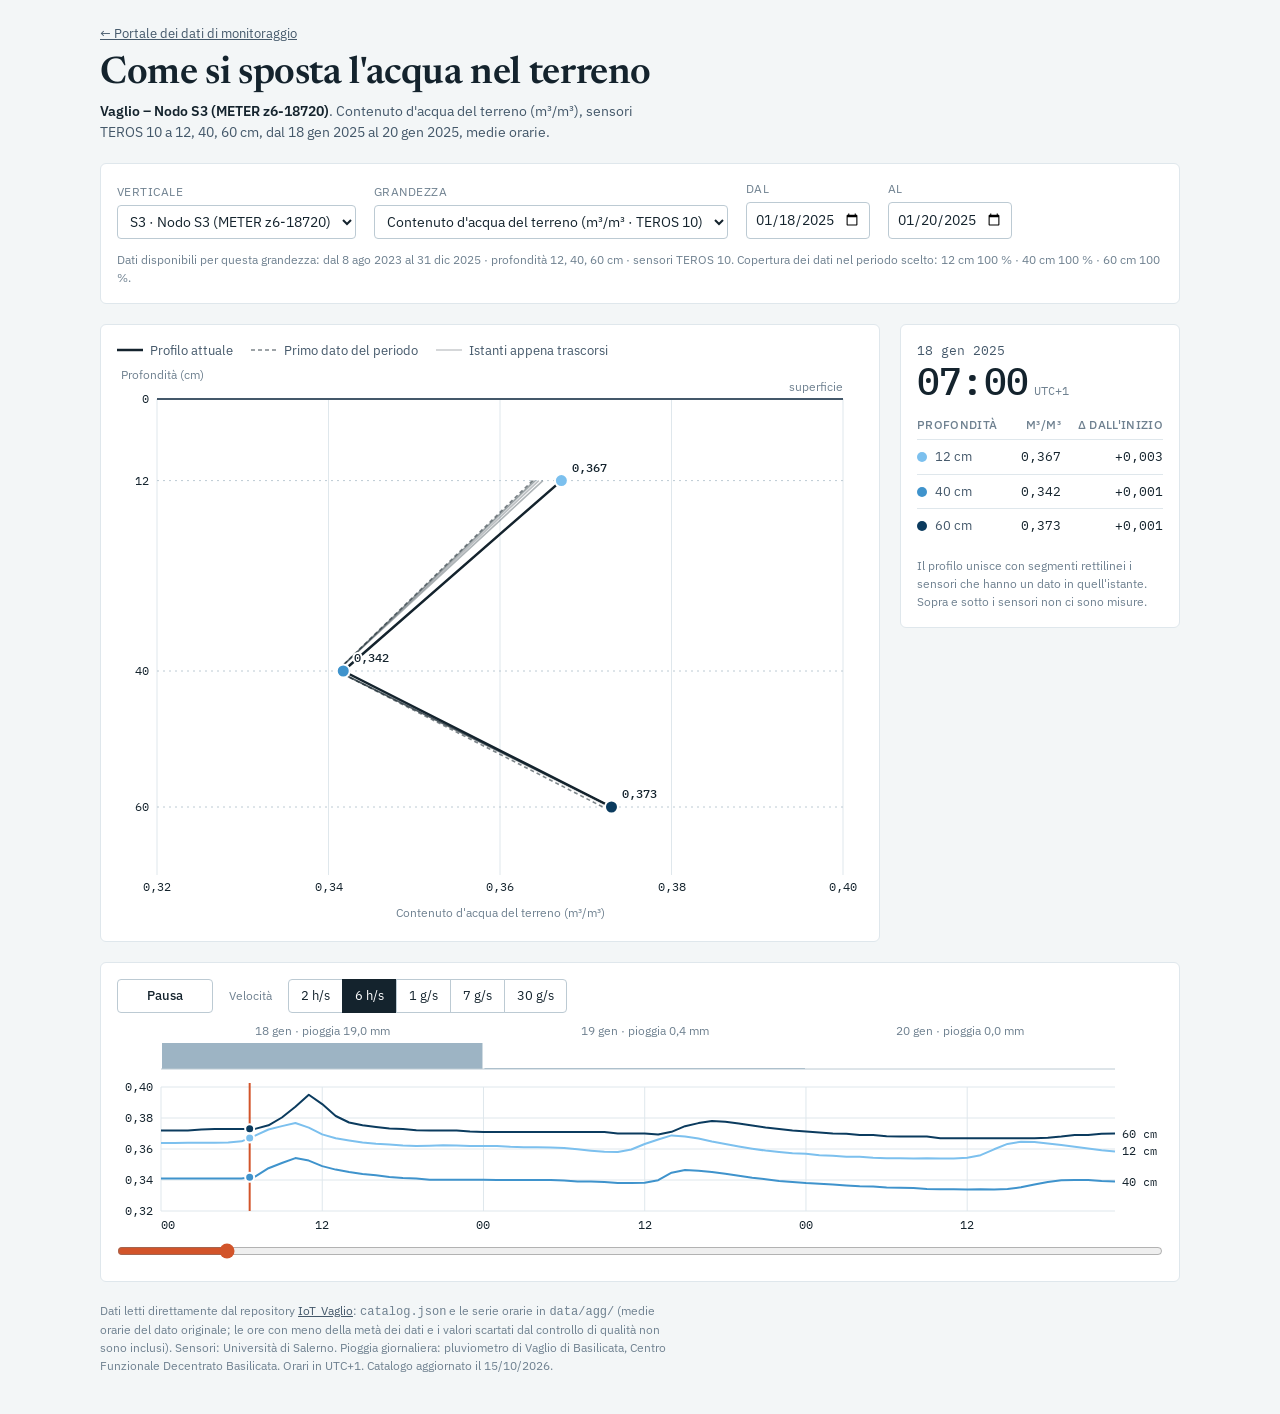
==== verticali.html @ fb4647a1 "Aggiunge verticali.html: profilo animato dei sensori per verticale Nuova pagina accanto a index.html" ====
<!doctype html>
<html lang="it">
<head>
<meta charset="utf-8">
<meta name="viewport" content="width=device-width,initial-scale=1">
<meta name="color-scheme" content="light dark">
<title>Verticali · Monitoraggio Vaglio di Basilicata</title>
<link rel="preconnect" href="https://fonts.googleapis.com">
<link rel="preconnect" href="https://fonts.gstatic.com" crossorigin>
<link rel="stylesheet" href="https://fonts.googleapis.com/css2?family=IBM+Plex+Mono:wght@400;500&family=IBM+Plex+Sans:wght@400;500;600&family=Newsreader:opsz,wght@6..72,500;6..72,600&display=swap">
<style>
/* Layout: filtri in alto (verticale, grandezza, periodo); profilo verticale accanto alla lettura numerica; sotto, le serie nel tempo con pioggia e cursore. */
:root{
  --bg:#f3f6f7; --surface:#ffffff; --ink:#14232d; --ink2:#44586a; --muted:#6f8190;
  --grid:#dfe7ec; --rule:#bccad3; --accent:#d2542a; --rain:#9db4c4;
  --d0:#7cc0ee; --d1:#3f93cc; --d2:#1f65a3; --d3:#0b3b5e;
  --font-display:"Newsreader",Georgia,"Times New Roman",serif;
  --font-body:"IBM Plex Sans",system-ui,-apple-system,"Segoe UI",sans-serif;
  --font-data:"IBM Plex Mono",ui-monospace,Menlo,Consolas,monospace;
}
@media (prefers-color-scheme:dark){:root:not([data-theme="light"]){
  --bg:#0e1a21; --surface:#14232c; --ink:#e7eff4; --ink2:#a8bac6; --muted:#8195a2;
  --grid:#22363f; --rule:#35505e; --accent:#ff8a5c; --rain:#4f6c7d;
  --d0:#b4dcf4; --d1:#7fbbe6; --d2:#4f93cf; --d3:#3a78b5; color-scheme:dark}}
:root[data-theme="dark"]{
  --bg:#0e1a21; --surface:#14232c; --ink:#e7eff4; --ink2:#a8bac6; --muted:#8195a2;
  --grid:#22363f; --rule:#35505e; --accent:#ff8a5c; --rain:#4f6c7d;
  --d0:#b4dcf4; --d1:#7fbbe6; --d2:#4f93cf; --d3:#3a78b5; color-scheme:dark}
*{box-sizing:border-box}
body{margin:0;background:var(--bg);color:var(--ink);font-family:var(--font-body);font-size:14px;line-height:1.5;
  padding-left:max(16px,env(safe-area-inset-left,0px));padding-right:max(16px,env(safe-area-inset-right,0px));padding-block:24px 40px}
.wrap{max-width:1080px;margin:0 auto;display:flex;flex-direction:column;gap:20px}
.crumb{margin:0 0 10px;font-size:13px}
.crumb a,footer a{color:var(--ink2)}
h1{font-family:var(--font-display);font-weight:600;font-size:clamp(26px,4.2vw,38px);line-height:1.1;margin:0;letter-spacing:-.01em;text-wrap:balance}
.sub{color:var(--ink2);margin:6px 0 0;max-width:72ch;min-height:1.5em}
.sub b{font-weight:600;color:var(--ink)}
.panel{background:var(--surface);border:1px solid var(--grid);border-radius:6px;padding:16px}
.filters{display:flex;flex-wrap:wrap;gap:12px 18px;align-items:flex-end}
.field{display:flex;flex-direction:column;gap:4px;min-width:0}
.field label{font-size:11.5px;letter-spacing:.04em;text-transform:uppercase;color:var(--muted)}
select,input[type=date]{font:inherit;font-size:14px;color:var(--ink);background:var(--surface);border:1px solid var(--rule);border-radius:4px;padding:6px 8px;max-width:100%;min-height:34px}
select:hover,input[type=date]:hover{border-color:var(--ink2)}
#sel-station{min-width:230px}#sel-var{min-width:250px}
.filters .note{flex-basis:100%;margin:0}
.stage{display:grid;grid-template-columns:minmax(0,1fr) 280px;gap:20px;align-items:start}
.legend{display:flex;flex-wrap:wrap;gap:6px 18px;margin:0 0 6px;color:var(--ink2);font-size:12.5px}
.legend span{display:inline-flex;align-items:center;gap:7px}
.legend svg{width:26px;height:10px;flex:none}
#main svg,#strip svg{display:block;max-width:100%}
#strip svg{touch-action:pan-y;cursor:ew-resize}
svg text{font-family:var(--font-body);fill:var(--ink2);font-size:11.5px}
svg .num{font-family:var(--font-data);fill:var(--ink);font-size:12px}
svg .lab{paint-order:stroke;stroke:var(--surface);stroke-width:4px;stroke-linejoin:round}
svg .ttl{fill:var(--muted);font-size:11.5px}
svg .msg{font-size:13px;fill:var(--ink2)}
.state{padding:40px 8px;text-align:center;color:var(--ink2)}
.read{display:flex;flex-direction:column;gap:14px}
.clock{font-family:var(--font-data);font-variant-numeric:tabular-nums}
.clock .day{font-size:13px;color:var(--ink2);display:block}
.clock .hm{font-size:38px;font-weight:500;line-height:1.1;letter-spacing:-.02em}
.clock .tz{font-size:12px;color:var(--muted);margin-left:6px}
table{border-collapse:collapse;width:100%;font-variant-numeric:tabular-nums}
th{font-weight:500;font-size:11.5px;text-align:right;color:var(--muted);padding:0 0 6px;letter-spacing:.03em;text-transform:uppercase}
th:first-child,td:first-child{text-align:left}
td{padding:7px 0;border-top:1px solid var(--grid);text-align:right;font-family:var(--font-data);font-size:13px}
td:first-child{font-family:var(--font-body);color:var(--ink2)}
.sw{display:inline-block;width:10px;height:10px;border-radius:50%;margin-right:8px;vertical-align:-1px}
.note{color:var(--muted);font-size:12px;margin:0}
.ctrl{display:flex;flex-wrap:wrap;align-items:center;gap:10px 16px;margin-bottom:10px}
button{font:inherit;font-size:13px;color:var(--ink);background:var(--surface);border:1px solid var(--rule);border-radius:4px;padding:6px 12px;cursor:pointer}
button:hover{border-color:var(--ink2)}
button:disabled{opacity:.45;cursor:default}
button:focus-visible,input:focus-visible,select:focus-visible{outline:2px solid var(--accent);outline-offset:2px}
button.on{background:var(--ink);color:var(--surface);border-color:var(--ink)}
#play{min-width:96px;font-weight:500}
.seg{display:inline-flex;flex-wrap:wrap}
.seg button{border-radius:0;margin-left:-1px}
.seg button:first-child{border-radius:4px 0 0 4px;margin-left:0}
.seg button:last-child{border-radius:0 4px 4px 0}
.seg-l{font-size:12px;color:var(--muted)}
#scrub{width:100%;accent-color:var(--accent);margin:6px 0 0}
footer{color:var(--muted);font-size:12px;max-width:84ch}
@media (max-width:780px){.stage{grid-template-columns:minmax(0,1fr)}.panel{padding:12px}#sel-station,#sel-var{min-width:0;width:100%}.field:nth-child(-n+2){flex-basis:100%}}
</style>
</head>
<body>
<div class="wrap">
  <header>
    <p class="crumb"><a href="./">← Portale dei dati di monitoraggio</a></p>
    <h1>Come si sposta l'acqua nel terreno</h1>
    <p class="sub" id="sub">Carico i dati…</p>
  </header>

  <section class="panel filters" aria-label="Scelta dei dati">
    <div class="field"><label for="sel-station">Verticale</label><select id="sel-station" disabled></select></div>
    <div class="field"><label for="sel-var">Grandezza</label><select id="sel-var" disabled></select></div>
    <div class="field"><label for="d-from">Dal</label><input type="date" id="d-from" disabled></div>
    <div class="field"><label for="d-to">Al</label><input type="date" id="d-to" disabled></div>
    <p class="note" id="avail"></p>
  </section>

  <section class="stage">
    <div class="panel">
      <div class="legend" aria-hidden="true">
        <span><svg viewBox="0 0 26 10"><line x1="0" y1="5" x2="26" y2="5" stroke="var(--ink)" stroke-width="2.5"/></svg>Profilo attuale</span>
        <span><svg viewBox="0 0 26 10"><line x1="0" y1="5" x2="26" y2="5" stroke="var(--ink)" stroke-width="1.6" stroke-dasharray="4 3" opacity=".55"/></svg>Primo dato del periodo</span>
        <span><svg viewBox="0 0 26 10"><line x1="0" y1="5" x2="26" y2="5" stroke="var(--ink)" stroke-width="1.6" opacity=".22"/></svg>Istanti appena trascorsi</span>
      </div>
      <div id="main"><div class="state">Carico i dati…</div></div>
    </div>

    <aside class="panel read">
      <div class="clock" aria-live="off"><span class="day" id="clk-day">—</span><span class="hm" id="clk-hm">--:--</span><span class="tz">UTC+1</span></div>
      <table>
        <thead><tr><th>Profondità</th><th id="th-unit">valore</th><th>Δ dall'inizio</th></tr></thead>
        <tbody id="rows"></tbody>
      </table>
      <p class="note" id="rnote"></p>
    </aside>
  </section>

  <section class="panel">
    <div class="ctrl">
      <button id="play" type="button" disabled>Pausa</button>
      <span class="seg-l">Velocità</span>
      <span class="seg" id="speeds" role="group" aria-label="Velocità"></span>
    </div>
    <div id="strip"></div>
    <input id="scrub" type="range" min="0" max="1" step="1" value="0" aria-label="Istante nel periodo scelto" disabled>
  </section>

  <footer id="foot">
    Dati letti direttamente dal repository <a href="https://github.com/michelecalvello/IoT_Vaglio">IoT_Vaglio</a>: <code>catalog.json</code> e le serie orarie in <code>data/agg/</code> (medie orarie del dato originale; le ore con meno della metà dei dati e i valori scartati dal controllo di qualità non sono inclusi). Sensori: Università di Salerno. Pioggia giornaliera: pluviometro di Vaglio di Basilicata, Centro Funzionale Decentrato Basilicata. Orari in UTC+1.
  </footer>
</div>

<script>
(function(){
var NS="http://www.w3.org/2000/svg";
var MESI=["gen","feb","mar","apr","mag","giu","lug","ago","set","ott","nov","dic"];
var HOUR=3600000,DAY=86400000;
var SPEEDS=[{h:2,l:"2 h/s"},{h:6,l:"6 h/s"},{h:24,l:"1 g/s"},{h:168,l:"7 g/s"},{h:720,l:"30 g/s"}];
var SHADE={1:[2],2:[0,3],3:[0,1,3],4:[0,1,2,3]};
var VARDEC={vwc:3,psi:1,t_soil:1,sr:1};   /* grandezze mostrate e decimali */
var RAIN_FILE="data/agg/VAG_CF_RAIN_1d.csv";

var CAT=null,RAIN=null,DOCS={};
var st={key:"VAG_S3",vk:"vwc",vars:{},stName:"",doc:null,V:null,A:[],depths:[],fv:0,lv:0,s0:0,s1:0,L:0,
        lo:0,hi:1,log:false,ticks:[],tdec:0,base:[],empty:true};
var pos=0,playing=false,speed=6,raf=0,lastT=0;
var M={},S={};
var def={from:"2025-01-18",to:"2025-01-20"};

function $(id){return document.getElementById(id);}
function el(p,tag,a,txt){var e=document.createElementNS(NS,tag);for(var k in a)e.setAttribute(k,a[k]);if(txt!=null)e.textContent=txt;if(p)p.appendChild(e);return e;}
function h(tag,props,txt){var e=document.createElement(tag);for(var k in props)e.setAttribute(k,props[k]);if(txt!=null)e.textContent=txt;return e;}
function fmt(v,d){return v.toFixed(d).replace(".",",");}
function fmtD(v,d){return (v>=0?"+":"−")+Math.abs(v).toFixed(d).replace(".",",");}
function z2(n){return ("0"+n).slice(-2);}
function dstr(ms){var d=new Date(ms);return d.getUTCFullYear()+"-"+z2(d.getUTCMonth()+1)+"-"+z2(d.getUTCDate());}
function dlong(ms){var d=new Date(ms);return d.getUTCDate()+" "+MESI[d.getUTCMonth()]+" "+d.getUTCFullYear();}
function pathOf(pts){return pts.length?"M"+pts.map(function(q){return q[0].toFixed(1)+" "+q[1].toFixed(1);}).join("L"):"";}
function colorOf(j,n){return "var(--d"+SHADE[Math.min(4,n)][j]+")";}
function getText(u){return fetch(u).then(function(r){if(!r.ok)throw new Error(u+" "+r.status);return r.text();});}
function fixUnit(u){return String(u).replace("m3/m3","m³/m³");}

/* ---------- lettura diretta dei file del repository ---------- */
function parseCSV(txt,minCov){
  var lines=txt.split("\n"),hd=lines[0].trim().split(","),iv=hd.indexOf("value"),ic=hd.indexOf("coverage"),out=[];
  for(var i=1;i<lines.length;i++){var l=lines[i];if(!l)continue;var c=l.split(",");
    if(c[iv]===""||c[iv]===undefined)continue;
    if(ic>=0&&parseFloat(c[ic])<minCov)continue;
    var s=c[0];
    out.push([Date.UTC(+s.slice(0,4),+s.slice(5,7)-1,+s.slice(8,10),+s.slice(11,13)||0,+s.slice(14,16)||0),parseFloat(c[iv])]);}
  return out;
}
function varsOf(key){
  var out={};
  Object.keys(VARDEC).forEach(function(vk){
    var ser=CAT.series.filter(function(s){return s.station_id===key&&s.variable===vk&&s.data&&s.data.agg_1h;});
    if(!ser.length)return;
    var meta=CAT.variables[vk]||{};
    out[vk]={label:meta.label_it||vk,unit:fixUnit(meta.unit||""),dec:VARDEC[vk],sensor:ser[0].sensor_model,
      series:ser.map(function(s){return {depth:Math.round(s.depth_m*100),file:s.data.agg_1h,id:s.series_id};})
                .sort(function(a,b){return a.depth-b.depth;})};
  });
  return out;
}
function stationList(){
  var out=[];
  CAT.stations.forEach(function(s){
    if(s.kind==="grid")return;
    if(Object.keys(varsOf(s.station_id)).length)out.push({key:s.station_id,name:s.name.replace(/^Vaglio\s+[–-]\s+/,"")});});
  return out;
}
function loadVar(key,vk){
  var id=key+"|"+vk;if(DOCS[id])return Promise.resolve(DOCS[id]);
  var V=st.vars[vk];
  return Promise.all(V.series.map(function(s){return getText(s.file).then(function(t){return parseCSV(t,0.5);});})).then(function(all){
    var tmin=1e18,tmax=-1e18,i;
    all.forEach(function(rows){for(i=0;i<rows.length;i++){if(rows[i][0]<tmin)tmin=rows[i][0];if(rows[i][0]>tmax)tmax=rows[i][0];}});
    if(tmax<tmin)throw new Error("nessun dato");
    var n=Math.round((tmax-tmin)/HOUR)+1;
    var A=all.map(function(rows){var a=new Array(n),k;for(k=0;k<n;k++)a[k]=NaN;
      rows.forEach(function(r){a[Math.round((r[0]-tmin)/HOUR)]=(vk==="psi")?Math.max(Math.abs(r[1]),0.01):r[1];});return a;});
    var doc={t0:tmin,n:n,A:A,depths:V.series.map(function(s){return s.depth;})};
    DOCS[id]=doc;return doc;});
}
function loadRain(){
  return getText(RAIN_FILE).then(function(t){
    var rows=parseCSV(t,0),t0=rows[0][0],t1=rows[rows.length-1][0],n=Math.round((t1-t0)/DAY)+1,v=new Array(n),i;
    for(i=0;i<n;i++)v[i]=null;
    rows.forEach(function(r){v[Math.round((r[0]-t0)/DAY)]=r[1];});
    RAIN={t0:t0,scale:1,v:v};});
}

/* ---------- valori ---------- */
function val(j,p){
  var g=st.s0+p,i=Math.floor(g),f=g-i,A=st.A[j];
  var a=A[i];if(f<1e-9||i>=st.s1)return a;
  var b=A[i+1];return (isNaN(a)||isNaN(b))?NaN:a*(1-f)+b*f;
}
function fx(v){
  if(st.log){var lo=Math.log(st.lo),hi=Math.log(st.hi);return (Math.log(Math.max(v,st.lo*0.5))-lo)/(hi-lo);}
  return (v-st.lo)/(st.hi-st.lo);
}
function niceStep(raw){var e=Math.pow(10,Math.floor(Math.log10(raw))),f=raw/e;return (f<=1?1:f<=2?2:f<=2.5?2.5:f<=5?5:10)*e;}
function decOf(step){var d=0;while(Math.abs(step*Math.pow(10,d)-Math.round(step*Math.pow(10,d)))>1e-9&&d<6)d++;return d;}
function setDomain(vmin,vmax){
  var key=st.vk;st.log=(key==="psi");st.ticks=[];
  if(st.log){
    var lo=Math.pow(10,Math.floor(Math.log10(vmin))),hi=Math.pow(10,Math.ceil(Math.log10(vmax)));
    if(hi<=lo)hi=lo*10;st.lo=lo;st.hi=hi;
    var dec=Math.round(Math.log10(hi/lo)),mult=dec<=2?[1,2,5]:[1];
    for(var k=Math.round(Math.log10(lo));k<=Math.round(Math.log10(hi));k++)
      mult.forEach(function(m){var v=m*Math.pow(10,k);if(v>=lo*0.999&&v<=hi*1.001)st.ticks.push(v);});
    st.tdec=0;return;
  }
  if(vmax-vmin<1e-9){var pd=Math.abs(vmin)*0.02||0.5;vmin-=pd;vmax+=pd;}
  var pad=(vmax-vmin)*0.08,a=vmin-pad,b=vmax+pad;
  var step=niceStep((b-a)/4);
  var lo2=Math.floor(a/step+1e-9)*step,hi2=Math.ceil(b/step-1e-9)*step;
  if(key==="sr")hi2=Math.min(hi2,100);
  if(key==="sr"||key==="vwc")lo2=Math.max(lo2,0);
  st.lo=lo2;st.hi=hi2;st.tdec=decOf(step);
  for(var v=lo2;v<=hi2+step*1e-6;v+=step)st.ticks.push(Math.round(v*1e8)/1e8);
}
function tickLabel(v){return st.log?String(v).replace(".",","):fmt(v,st.tdec);}

/* ---------- selezione ---------- */
function showState(msg){
  $("main").textContent="";$("main").appendChild(h("div",{"class":"state"},msg));
  $("strip").textContent="";
}
function fillStations(){
  var s=$("sel-station");s.textContent="";
  stationList().forEach(function(o){s.appendChild(h("option",{value:o.key},o.key.replace("VAG_","")+" · "+o.name));});
  s.value=st.key;s.disabled=false;
}
function fillVars(){
  var s=$("sel-var");s.textContent="";var keys=Object.keys(st.vars);
  keys.forEach(function(k){var v=st.vars[k];
    s.appendChild(h("option",{value:k},v.label+" ("+v.unit+(v.sensor?" · "+v.sensor:"")+")"));});
  if(!st.vars[st.vk])st.vk=keys[0];
  s.value=st.vk;s.disabled=keys.length<2;
}
function chooseStation(key){
  st.key=key;st.vars=varsOf(key);
  var o=stationList().filter(function(s){return s.key===key;})[0];st.stName=o?o.name:key;
  fillVars();return applyVar();
}
function applyVar(){
  var key=st.key,vk=st.vk;
  setPlaying(false);showState("Carico i dati di "+key.replace("VAG_","")+"…");
  return loadVar(key,vk).then(function(doc){
    if(key!==st.key||vk!==st.vk)return;
    st.doc=doc;st.V=st.vars[vk];st.depths=doc.depths;st.A=doc.A;
    var fv=1e9,lv=-1;
    st.A.forEach(function(a){var i,k;
      for(i=0;i<a.length;i++)if(!isNaN(a[i])){if(i<fv)fv=i;break;}
      for(k=a.length-1;k>=0;k--)if(!isNaN(a[k])){if(k>lv)lv=k;break;}});
    st.fv=fv;st.lv=lv;
    var dmin=dstr(doc.t0+fv*HOUR),dmax=dstr(doc.t0+lv*HOUR);
    var f=$("d-from"),t=$("d-to");
    f.min=t.min=dmin;f.max=t.max=dmax;f.disabled=t.disabled=false;
    if(!f.value)f.value=def.from;if(!t.value)t.value=def.to;
    /* riporta le date dentro il periodo disponibile, mantenendo la durata */
    var a=f.value,b=t.value;
    if(a>b){var x=a;a=b;b=x;}
    var span=Math.round((Date.parse(b)-Date.parse(a))/DAY);
    if(a<dmin){a=dmin;b=dstr(Date.parse(a)+span*DAY);}
    if(b>dmax){b=dmax;a=dstr(Math.max(Date.parse(dmin),Date.parse(b)-span*DAY));}
    if(a<dmin)a=dmin;if(b<a)b=a;
    f.value=a;t.value=b;
    st.avail="Dati disponibili per questa grandezza: dal "+dlong(Date.parse(dmin))+" al "+dlong(Date.parse(dmax))+
      " · profondità "+st.depths.join(", ")+" cm"+(st.V.sensor?" · sensori "+st.V.sensor:"")+".";
    applyRange();
  }).catch(function(e){
    if(window.console)console.error(e);
    if(key===st.key&&vk===st.vk)showState("Non riesco a leggere questi dati dal repository. Riprova tra poco.");
  });
}
function applyRange(){
  setPlaying(false);
  var doc=st.doc,f=$("d-from").value,t=$("d-to").value;
  if(!f||!t)return;
  if(f>t){var x=f;f=t;t=x;$("d-from").value=f;$("d-to").value=t;}
  var s0=Math.round((Date.parse(f)-doc.t0)/HOUR),s1=Math.round((Date.parse(t)+23*HOUR-doc.t0)/HOUR);
  s0=Math.max(s0,st.fv);s1=Math.min(s1,st.lv);
  st.s0=s0;st.s1=s1;st.L=s1-s0;
  var vmin=1e18,vmax=-1e18,cov=[],base=[];
  st.A.forEach(function(a,j){var c=0,b=NaN;
    for(var i=s0;i<=s1;i++){var v=a[i];if(!isNaN(v)){c++;if(isNaN(b))b=v;if(v<vmin)vmin=v;if(v>vmax)vmax=v;}}
    cov.push(c/Math.max(1,s1-s0+1));base.push(b);});
  st.base=base;st.empty=(st.L<1||vmax<vmin);
  var sub=$("sub");sub.textContent="";
  sub.appendChild(h("b",{},"Vaglio – "+st.stName));
  sub.appendChild(document.createTextNode(". "+st.V.label+" ("+st.V.unit+")"+(st.V.sensor?", sensori "+st.V.sensor+" a "+st.depths.join(", ")+" cm":"")+
    ", dal "+dlong(doc.t0+s0*HOUR)+" al "+dlong(doc.t0+s1*HOUR)+", medie orarie."));
  $("th-unit").textContent=(st.vk==="psi"?"|ψ| kPa":st.V.unit);
  var rn="Il profilo unisce con segmenti rettilinei i sensori che hanno un dato in quell'istante. Sopra e sotto i sensori non ci sono misure.";
  if(st.vk==="psi")rn+=" Il grafico mostra la suzione |ψ|, cioè il valore assoluto del potenziale matriciale, in scala logaritmica.";
  if(st.vk==="sr")rn+=" 100 % corrisponde al terreno saturo.";
  $("rnote").textContent=rn;
  $("avail").textContent=st.avail+" Copertura dei dati nel periodo scelto: "+
    st.depths.map(function(d,j){return d+" cm "+Math.round(cov[j]*100)+" %";}).join(" · ")+".";
  buildRows();
  if(st.empty){
    showState("Nessun dato valido nel periodo scelto. Scegli date comprese tra "+dlong(doc.t0+st.fv*HOUR)+" e "+dlong(doc.t0+st.lv*HOUR)+".");
    ["play","scrub"].forEach(function(i){$(i).disabled=true;});
    $("clk-day").textContent="—";$("clk-hm").textContent="--:--";return;
  }
  setDomain(vmin,vmax);
  pos=0;
  var best=2,bd=1e18;SPEEDS.forEach(function(sp){var d=Math.abs(Math.log((st.L/sp.h)/15));if(d<bd){bd=d;best=sp.h;}});
  speed=best;buildSpeeds();
  $("scrub").max=st.L;$("scrub").disabled=false;$("play").disabled=false;
  build();
  var rm=window.matchMedia&&window.matchMedia("(prefers-reduced-motion: reduce)").matches;
  setPlaying(!rm);
}

/* ---------- grafico del profilo ---------- */
function buildMain(){
  var host=$("main");host.textContent="";
  var W=Math.max(260,host.clientWidth||520),H=Math.round(Math.min(560,Math.max(380,W*0.95)));
  var m={l:40,r:20,t:34,b:50};
  var svg=el(host,"svg",{width:W,height:H,viewBox:"0 0 "+W+" "+H,role:"img","aria-label":"Profilo del valore misurato in funzione della profondità, animato nel tempo"});
  var maxD=Math.max.apply(null,st.depths),y1=Math.ceil((maxD+5)/10)*10;
  var X=function(v){return m.l+fx(v)*(W-m.l-m.r);};
  var Y=function(d){return m.t+d/y1*(H-m.t-m.b);};
  st.ticks.forEach(function(v){var x=m.l+fx(v)*(W-m.l-m.r);
    el(svg,"line",{x1:x,x2:x,y1:Y(0),y2:Y(y1),stroke:"var(--grid)","stroke-width":1});
    el(svg,"text",{x:x,y:Y(y1)+16,"text-anchor":"middle","class":"num"},tickLabel(v));});
  [0].concat(st.depths).forEach(function(d){
    el(svg,"line",{x1:m.l,x2:W-m.r,y1:Y(d),y2:Y(d),stroke:d===0?"var(--ink2)":"var(--rule)","stroke-width":d===0?2:1,"stroke-dasharray":d===0?"":"2 4"});
    el(svg,"text",{x:m.l-8,y:Y(d)+4,"text-anchor":"end","class":"num"},String(d));});
  el(svg,"text",{x:W-m.r,y:Y(0)-8,"text-anchor":"end","class":"ttl"},"superficie");
  el(svg,"text",{x:4,y:14,"class":"ttl"},"Profondità (cm)");
  var xt=st.vk==="psi"?"Suzione |ψ| (kPa, scala logaritmica)":st.V.label+" ("+st.V.unit+")";
  el(svg,"text",{x:(m.l+W-m.r)/2,y:H-8,"text-anchor":"middle","class":"ttl"},xt);
  var n=st.depths.length;
  var sp=[];st.depths.forEach(function(d,j){if(!isNaN(st.base[j]))sp.push([X(st.base[j]),Y(d)]);});
  el(svg,"path",{d:pathOf(sp),fill:"none",stroke:"var(--ink)","stroke-width":1.6,"stroke-dasharray":"4 3",opacity:.55,"stroke-linejoin":"round"});
  M={svg:svg,X:X,Y:Y,W:W,H:H,m:m,trail:[],cur:null,dots:[],labs:[],msg:null};
  for(var k=0;k<6;k++)M.trail.push(el(svg,"path",{fill:"none",stroke:"var(--ink)","stroke-width":1.6,"stroke-linejoin":"round",opacity:0}));
  M.cur=el(svg,"path",{fill:"none",stroke:"var(--ink)","stroke-width":2.5,"stroke-linejoin":"round"});
  st.depths.forEach(function(d,j){
    M.dots.push(el(svg,"circle",{r:6.5,fill:colorOf(j,n),stroke:"var(--surface)","stroke-width":2}));
    M.labs.push(el(svg,"text",{"class":"num lab","font-weight":"500"}));});
  M.msg=el(svg,"text",{x:(m.l+W-m.r)/2,y:H/2,"text-anchor":"middle","class":"msg"},"");
}
function profile(p){
  var pts=[];
  st.depths.forEach(function(d,j){var v=val(j,p);if(!isNaN(v))pts.push([M.X(v),M.Y(d)]);});
  return pts;
}
function updMain(){
  if(!M.svg)return;
  var k,sp=Math.max(0.4,speed*0.1);
  for(k=1;k<=6;k++){var q=pos-k*sp;
    if(q<0){M.trail[k-1].setAttribute("opacity",0);continue;}
    var tp=profile(q);
    M.trail[k-1].setAttribute("d",tp.length>1?pathOf(tp):"");
    M.trail[k-1].setAttribute("opacity",tp.length>1?(0.34*(1-(k-1)/6)).toFixed(3):0);}
  var c=profile(pos);
  M.cur.setAttribute("d",c.length>1?pathOf(c):"");
  var any=0;
  st.depths.forEach(function(d,j){
    var v=val(j,pos);
    if(isNaN(v)){M.dots[j].setAttribute("visibility","hidden");M.labs[j].setAttribute("visibility","hidden");return;}
    any++;
    var x=M.X(v),y=M.Y(d),right=x<M.W-M.m.r-56;
    M.dots[j].setAttribute("visibility","visible");M.dots[j].setAttribute("cx",x);M.dots[j].setAttribute("cy",y);
    M.labs[j].setAttribute("visibility","visible");
    M.labs[j].setAttribute("x",x+(right?11:-11));M.labs[j].setAttribute("y",y-9);
    M.labs[j].setAttribute("text-anchor",right?"start":"end");
    M.labs[j].textContent=fmt(v,st.V.dec);});
  M.msg.textContent=any?"":"Nessun dato valido in questo istante";
}

/* ---------- serie nel tempo, con pioggia ---------- */
function timeTicks(t0,L,maxT){
  var days=L/24,out=[],t1=t0+L*HOUR,d,t;
  if(days<=4){
    for(t=Math.ceil(t0/(12*HOUR))*12*HOUR;t<=t1;t+=12*HOUR)out.push({ms:t,l:z2(new Date(t).getUTCHours())});
  }else if(days<=90){
    var step=[1,2,3,7,14,30].filter(function(s){return days/s<=maxT;})[0]||30;
    for(t=Math.ceil(t0/DAY)*DAY;t<=t1;t+=step*DAY){d=new Date(t);out.push({ms:t,l:d.getUTCDate()+" "+MESI[d.getUTCMonth()]});}
  }else{
    var ms=[1,2,3,6,12].filter(function(s){return days/30/s<=maxT;})[0]||12;
    d=new Date(t0);var y=d.getUTCFullYear(),mo=d.getUTCMonth();
    if(Date.UTC(y,mo,1)<t0)mo++;
    for(;;mo+=ms){t=Date.UTC(y,mo,1);if(t>t1)break;var dd=new Date(t);out.push({ms:t,l:MESI[dd.getUTCMonth()]+" "+String(dd.getUTCFullYear()).slice(2)});}
  }
  return out;
}
function buildStrip(){
  var host=$("strip");host.textContent="";
  var W=Math.max(260,host.clientWidth||900),H=214;
  var m={l:44,r:48,t:64,b:26},pw=W-m.l-m.r,L=st.L,t0=st.doc.t0+st.s0*HOUR,n=st.depths.length;
  var svg=el(host,"svg",{width:W,height:H,viewBox:"0 0 "+W+" "+H,role:"img","aria-label":"Andamento nel tempo dei valori dei sensori e pioggia giornaliera"});
  var X=function(hh){return m.l+hh/L*pw;};
  var Y=function(v){return H-m.b-fx(v)*(H-m.t-m.b);};
  st.ticks.forEach(function(v){
    el(svg,"line",{x1:m.l,x2:W-m.r,y1:Y(v),y2:Y(v),stroke:"var(--grid)","stroke-width":1});
    el(svg,"text",{x:m.l-8,y:Y(v)+4,"text-anchor":"end","class":"num"},tickLabel(v));});
  var tk=timeTicks(t0,L,Math.max(2,Math.floor(pw/80)));
  tk.forEach(function(q){var x=X((q.ms-t0)/HOUR);
    el(svg,"line",{x1:x,x2:x,y1:m.t,y2:H-m.b,stroke:"var(--grid)","stroke-width":1});
    var an=x<m.l+14?"start":(x>W-m.r-14?"end":"middle");
    el(svg,"text",{x:x,y:H-8,"text-anchor":an,"class":"num"},q.l);});
  /* pioggia giornaliera */
  var d0=Math.floor(t0/DAY)*DAY,rmax=1,short=L/24<=4,ds;
  for(ds=d0;ds<=t0+L*HOUR;ds+=DAY){var ri=Math.round((ds-RAIN.t0)/DAY),rv=RAIN.v[ri];if(rv!=null&&rv/RAIN.scale>rmax)rmax=rv/RAIN.scale;}
  var base=46,bh=26;
  if(!short)el(svg,"text",{x:m.l,y:12,"class":"ttl"},"Pioggia giornaliera (mm) · massimo "+fmt(rmax,1)+" mm");
  for(ds=d0;ds<=t0+L*HOUR;ds+=DAY){
    var i2=Math.round((ds-RAIN.t0)/DAY),v2=(i2>=0&&i2<RAIN.v.length)?RAIN.v[i2]:null;
    var xa=Math.max(0,(ds-t0)/HOUR),xb=Math.min(L,(ds+DAY-t0)/HOUR);
    if(xb<=xa)continue;
    if(v2!=null){var hh=Math.max(v2>0?1:0,v2/RAIN.scale/rmax*bh);
      el(svg,"rect",{x:X(xa)+(short?1:0),y:base-hh,width:Math.max(1,X(xb)-X(xa)-(short?2:(X(xb)-X(xa)>3?1:0))),height:hh,fill:"var(--rain)"});}
    if(short)el(svg,"text",{x:(X(xa)+X(xb))/2,y:12,"text-anchor":"middle","class":"ttl"},
      new Date(ds).getUTCDate()+" "+MESI[new Date(ds).getUTCMonth()]+" · pioggia "+(v2==null?"n.d.":fmt(v2/RAIN.scale,1)+" mm"));
  }
  el(svg,"line",{x1:m.l,x2:W-m.r,y1:base,y2:base,stroke:"var(--rule)","stroke-width":1});
  /* serie */
  var stride=Math.max(1,Math.ceil((L+1)/(pw*1.5))),ends=[];
  st.depths.forEach(function(d,j){
    var segs=[],cur=[],i,k;
    for(i=0;i<=L;i+=stride){var sum=0,c=0;
      for(k=i;k<Math.min(L+1,i+stride);k++){var v=st.A[j][st.s0+k];if(!isNaN(v)){sum+=v;c++;}}
      if(c){cur.push([X(i+(Math.min(L+1,i+stride)-i-1)/2),Y(sum/c)]);}
      else if(cur.length){segs.push(cur);cur=[];}}
    if(cur.length)segs.push(cur);
    el(svg,"path",{d:segs.map(pathOf).join(""),fill:"none",stroke:colorOf(j,n),"stroke-width":2,"stroke-linejoin":"round"});
    var lastV=NaN;for(i=st.s1;i>=st.s0;i--){if(!isNaN(st.A[j][i])){lastV=st.A[j][i];break;}}
    if(!isNaN(lastV))ends.push({j:j,y:Y(lastV)});});
  ends.sort(function(a,b){return a.y-b.y;});
  for(var q=1;q<ends.length;q++)if(ends[q].y-ends[q-1].y<13)ends[q].y=ends[q-1].y+13;
  if(ends.length&&ends[ends.length-1].y>H-m.b){ends[ends.length-1].y=H-m.b;
    for(q=ends.length-2;q>=0;q--)if(ends[q+1].y-ends[q].y<13)ends[q].y=ends[q+1].y-13;}
  ends.forEach(function(e){el(svg,"text",{x:W-m.r+7,y:e.y+4,"class":"num"},st.depths[e.j]+" cm");});
  S={svg:svg,X:X,Y:Y,W:W,H:H,m:m,cur:null,dots:[]};
  S.cur=el(svg,"line",{y1:m.t-4,y2:H-m.b,stroke:"var(--accent)","stroke-width":2});
  st.depths.forEach(function(d,j){S.dots.push(el(svg,"circle",{r:4.5,fill:colorOf(j,n),stroke:"var(--surface)","stroke-width":2}));});
  var drag=false;
  function setFrom(ev){var r=svg.getBoundingClientRect();var px=(ev.clientX-r.left)*(W/r.width);
    pos=Math.max(0,Math.min(L,(px-m.l)/pw*L));setPlaying(false);render();}
  svg.addEventListener("pointerdown",function(ev){drag=true;try{svg.setPointerCapture(ev.pointerId);}catch(e){}setFrom(ev);});
  svg.addEventListener("pointermove",function(ev){if(drag)setFrom(ev);});
  svg.addEventListener("pointerup",function(){drag=false;});
  svg.addEventListener("pointercancel",function(){drag=false;});
}
function updStrip(){
  if(!S.svg)return;
  var x=S.X(pos);S.cur.setAttribute("x1",x);S.cur.setAttribute("x2",x);
  st.depths.forEach(function(d,j){var v=val(j,pos);
    if(isNaN(v)){S.dots[j].setAttribute("visibility","hidden");return;}
    S.dots[j].setAttribute("visibility","visible");S.dots[j].setAttribute("cx",x);S.dots[j].setAttribute("cy",S.Y(v));});
}

/* ---------- lettura numerica ---------- */
function buildRows(){
  var tb=$("rows");tb.textContent="";var n=st.depths.length;
  st.depths.forEach(function(d,j){
    var tr=h("tr",{}),a=h("td",{}),b=h("td",{id:"v"+j}),c=h("td",{id:"c"+j});
    var sw=h("span",{"class":"sw"});sw.style.background=colorOf(j,n);
    a.appendChild(sw);a.appendChild(document.createTextNode(d+" cm"));
    tr.appendChild(a);tr.appendChild(b);tr.appendChild(c);tb.appendChild(tr);});
}
function updRead(){
  var ms=st.doc.t0+(st.s0+Math.round(pos))*HOUR,d=new Date(ms);
  $("clk-day").textContent=dlong(ms);$("clk-hm").textContent=z2(d.getUTCHours())+":"+z2(d.getUTCMinutes());
  st.depths.forEach(function(dep,j){var v=val(j,pos);
    $("v"+j).textContent=isNaN(v)?"n.d.":fmt(v,st.V.dec);
    $("c"+j).textContent=(isNaN(v)||isNaN(st.base[j]))?"n.d.":fmtD(v-st.base[j],st.V.dec);});
  $("scrub").value=Math.round(pos);
}
function render(){if(st.empty)return;updMain();updStrip();updRead();}
function build(){if(st.empty)return;buildMain();buildStrip();render();}

/* ---------- animazione ---------- */
function buildSpeeds(){
  var box=$("speeds");box.textContent="";
  SPEEDS.forEach(function(sp){var b=h("button",{type:"button"},sp.l);if(sp.h===speed)b.className="on";
    b.addEventListener("click",function(){speed=sp.h;buildSpeeds();});box.appendChild(b);});
}
function setPlaying(on){
  playing=on&&!st.empty;
  $("play").textContent=playing?"Pausa":(pos>=st.L-1e-9&&st.L>0?"Riavvia":"Riproduci");
  cancelAnimationFrame(raf);
  if(playing){lastT=0;raf=requestAnimationFrame(tick);}
}
function tick(t){
  if(!playing)return;
  if(lastT){pos+=Math.min(0.1,(t-lastT)/1000)*speed;if(pos>=st.L)pos=0;}
  lastT=t;render();raf=requestAnimationFrame(tick);
}

/* ---------- eventi ---------- */
$("play").addEventListener("click",function(){if(!playing&&pos>=st.L)pos=0;setPlaying(!playing);});
$("scrub").addEventListener("input",function(ev){pos=+ev.target.value;setPlaying(false);render();});
$("sel-station").addEventListener("change",function(ev){chooseStation(ev.target.value);});
$("sel-var").addEventListener("change",function(ev){st.vk=ev.target.value;applyVar();});
$("d-from").addEventListener("change",applyRange);
$("d-to").addEventListener("change",applyRange);
document.addEventListener("keydown",function(ev){
  if(ev.code==="Space"&&!/^(BUTTON|INPUT|SELECT)$/.test((document.activeElement||{}).tagName||"")){ev.preventDefault();if(!$("play").disabled)$("play").click();}});
var rt;window.addEventListener("resize",function(){clearTimeout(rt);rt=setTimeout(function(){build();},120);});

fetch("catalog.json").then(function(r){if(!r.ok)throw new Error("catalog "+r.status);return r.json();}).then(function(c){
  CAT=c;
  var g=String(c.generated||"").slice(0,10).split("-").reverse().join("/");
  if(g)$("foot").appendChild(document.createTextNode(" Catalogo aggiornato il "+g+"."));
  return loadRain();
}).then(function(){
  fillStations();return chooseStation(st.key);
}).catch(function(e){
  if(window.console)console.error(e);
  showState("Non riesco a leggere i dati dal repository. Se apri il file dal disco, avvia un server nella cartella del repository (python -m http.server) e riprova.");
  $("sub").textContent="";
});
})();
</script>
</body>
</html>
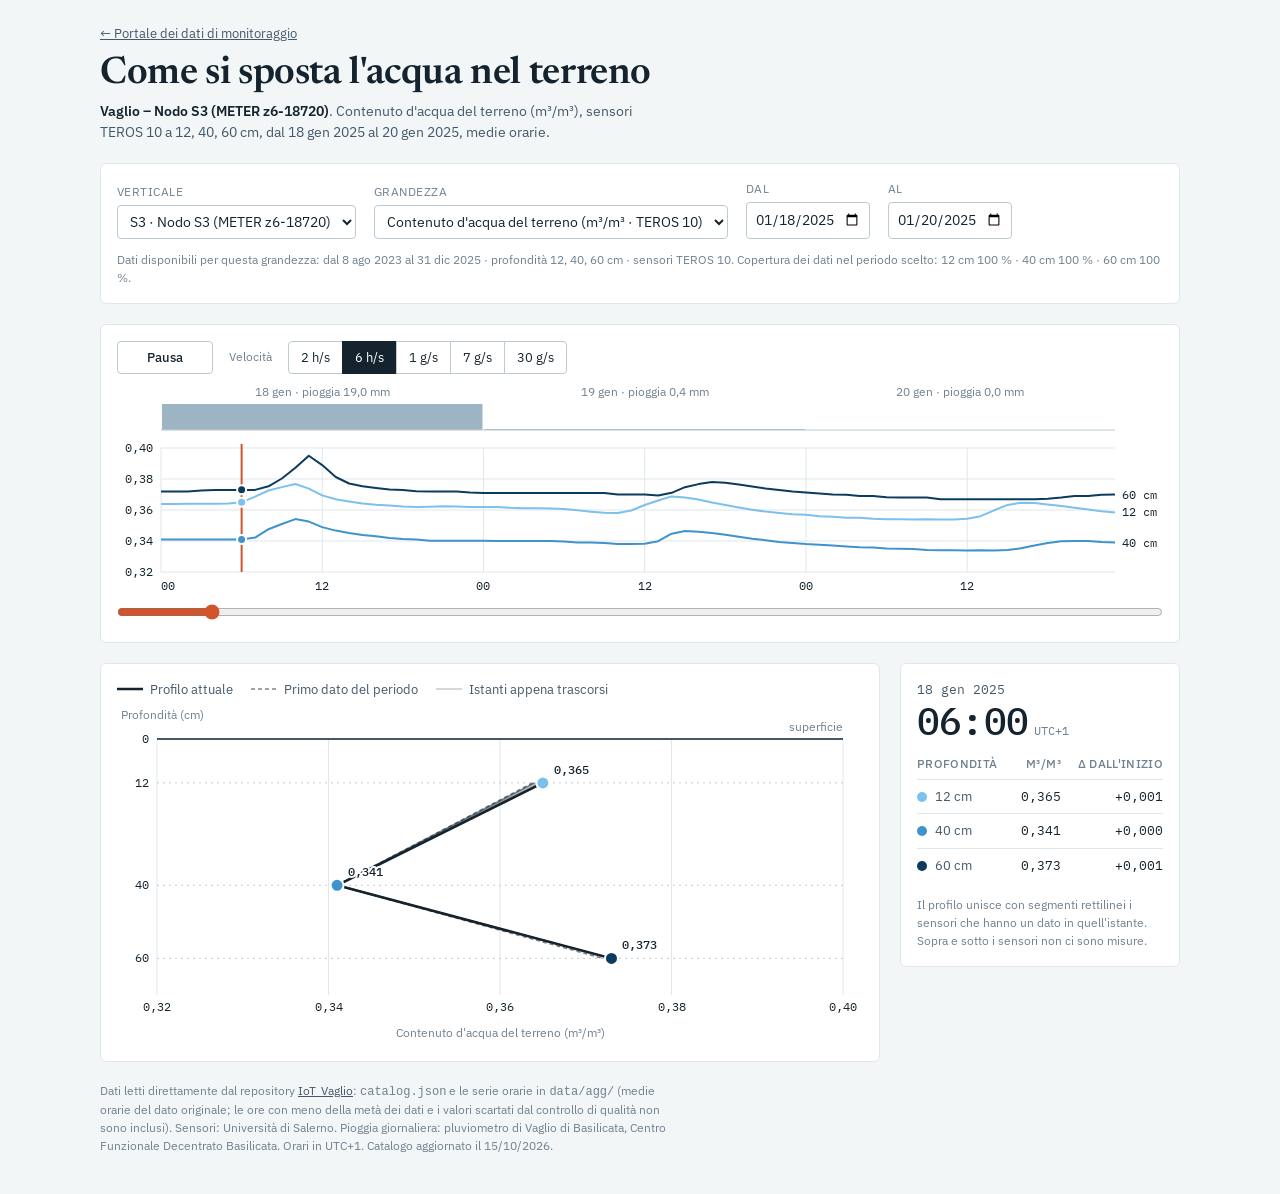
==== commit e6677b30: "verticali.html: profilo animato sotto l'andamento nel tempo, più basso Il pannello con i comandi e l" ====
--- a/verticali.html
+++ b/verticali.html
@@ -100,6 +100,16 @@
     <p class="note" id="avail"></p>
   </section>
 
+  <section class="panel">
+    <div class="ctrl">
+      <button id="play" type="button" disabled>Pausa</button>
+      <span class="seg-l">Velocità</span>
+      <span class="seg" id="speeds" role="group" aria-label="Velocità"></span>
+    </div>
+    <div id="strip"></div>
+    <input id="scrub" type="range" min="0" max="1" step="1" value="0" aria-label="Istante nel periodo scelto" disabled>
+  </section>
+
   <section class="stage">
     <div class="panel">
       <div class="legend" aria-hidden="true">
@@ -118,16 +128,6 @@
       </table>
       <p class="note" id="rnote"></p>
     </aside>
-  </section>
-
-  <section class="panel">
-    <div class="ctrl">
-      <button id="play" type="button" disabled>Pausa</button>
-      <span class="seg-l">Velocità</span>
-      <span class="seg" id="speeds" role="group" aria-label="Velocità"></span>
-    </div>
-    <div id="strip"></div>
-    <input id="scrub" type="range" min="0" max="1" step="1" value="0" aria-label="Istante nel periodo scelto" disabled>
   </section>
 
   <footer id="foot">
@@ -344,7 +344,7 @@
 /* ---------- grafico del profilo ---------- */
 function buildMain(){
   var host=$("main");host.textContent="";
-  var W=Math.max(260,host.clientWidth||520),H=Math.round(Math.min(560,Math.max(380,W*0.95)));
+  var W=Math.max(260,host.clientWidth||520),H=Math.round(Math.min(340,Math.max(290,W*0.5)));
   var m={l:40,r:20,t:34,b:50};
   var svg=el(host,"svg",{width:W,height:H,viewBox:"0 0 "+W+" "+H,role:"img","aria-label":"Profilo del valore misurato in funzione della profondità, animato nel tempo"});
   var maxD=Math.max.apply(null,st.depths),y1=Math.ceil((maxD+5)/10)*10;
@@ -434,7 +434,8 @@
   /* pioggia giornaliera */
   var d0=Math.floor(t0/DAY)*DAY,rmax=1,short=L/24<=4,ds;
   for(ds=d0;ds<=t0+L*HOUR;ds+=DAY){var ri=Math.round((ds-RAIN.t0)/DAY),rv=RAIN.v[ri];if(rv!=null&&rv/RAIN.scale>rmax)rmax=rv/RAIN.scale;}
-  var base=46,bh=26;
+  var narrow=short&&(pw/(L/24))<170;   /* colonne dei giorni strette: etichetta su due righe */
+  var base=46,bh=narrow?20:26;
   if(!short)el(svg,"text",{x:m.l,y:12,"class":"ttl"},"Pioggia giornaliera (mm) · massimo "+fmt(rmax,1)+" mm");
   for(ds=d0;ds<=t0+L*HOUR;ds+=DAY){
     var i2=Math.round((ds-RAIN.t0)/DAY),v2=(i2>=0&&i2<RAIN.v.length)?RAIN.v[i2]:null;
@@ -442,8 +443,11 @@
     if(xb<=xa)continue;
     if(v2!=null){var hh=Math.max(v2>0?1:0,v2/RAIN.scale/rmax*bh);
       el(svg,"rect",{x:X(xa)+(short?1:0),y:base-hh,width:Math.max(1,X(xb)-X(xa)-(short?2:(X(xb)-X(xa)>3?1:0))),height:hh,fill:"var(--rain)"});}
-    if(short)el(svg,"text",{x:(X(xa)+X(xb))/2,y:12,"text-anchor":"middle","class":"ttl"},
-      new Date(ds).getUTCDate()+" "+MESI[new Date(ds).getUTCMonth()]+" · pioggia "+(v2==null?"n.d.":fmt(v2/RAIN.scale,1)+" mm"));
+    if(short){
+      var cx=(X(xa)+X(xb))/2,dt=new Date(ds).getUTCDate()+" "+MESI[new Date(ds).getUTCMonth()],rtxt=(v2==null?"n.d.":fmt(v2/RAIN.scale,1)+" mm");
+      if(narrow){el(svg,"text",{x:cx,y:11,"text-anchor":"middle","class":"ttl"},dt);
+        el(svg,"text",{x:cx,y:23,"text-anchor":"middle","class":"ttl"},rtxt);}
+      else el(svg,"text",{x:cx,y:12,"text-anchor":"middle","class":"ttl"},dt+" · pioggia "+rtxt);}
   }
   el(svg,"line",{x1:m.l,x2:W-m.r,y1:base,y2:base,stroke:"var(--rule)","stroke-width":1});
   /* serie */
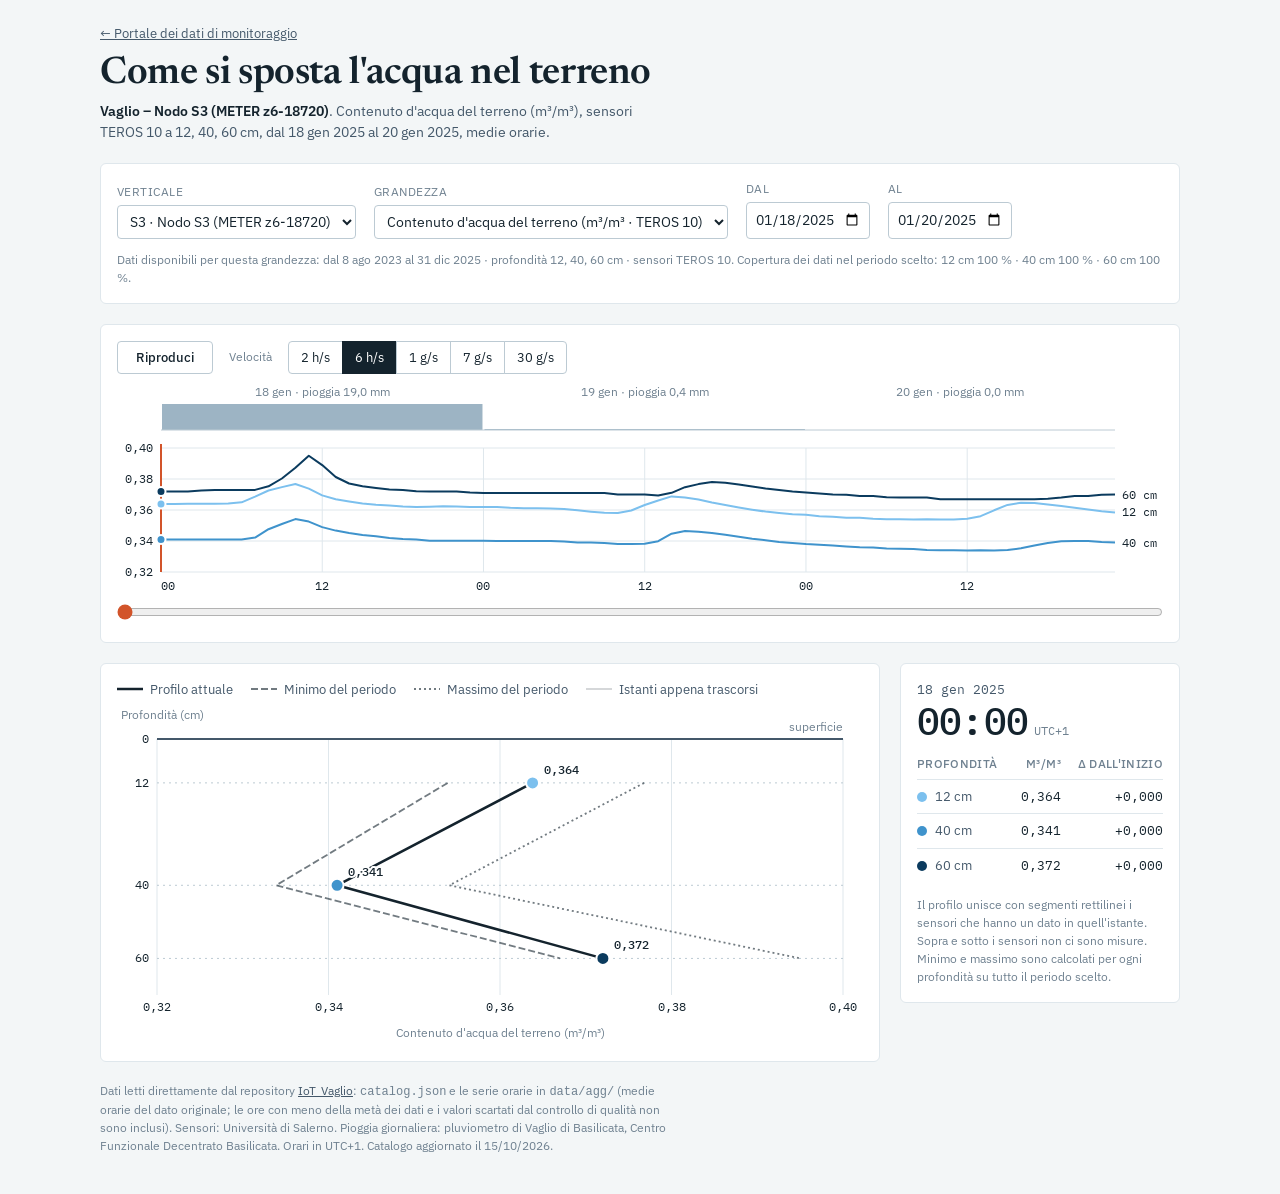
==== commit 5d174212: "verticali.html: animazione in pausa all'avvio, profili minimo e massimo L'animazione non parte più d" ====
--- a/verticali.html
+++ b/verticali.html
@@ -114,7 +114,8 @@
     <div class="panel">
       <div class="legend" aria-hidden="true">
         <span><svg viewBox="0 0 26 10"><line x1="0" y1="5" x2="26" y2="5" stroke="var(--ink)" stroke-width="2.5"/></svg>Profilo attuale</span>
-        <span><svg viewBox="0 0 26 10"><line x1="0" y1="5" x2="26" y2="5" stroke="var(--ink)" stroke-width="1.6" stroke-dasharray="4 3" opacity=".55"/></svg>Primo dato del periodo</span>
+        <span><svg viewBox="0 0 26 10"><line x1="0" y1="5" x2="26" y2="5" stroke="var(--ink)" stroke-width="1.8" stroke-dasharray="7 3" opacity=".6"/></svg>Minimo del periodo</span>
+        <span><svg viewBox="0 0 26 10"><line x1="0" y1="5" x2="26" y2="5" stroke="var(--ink)" stroke-width="1.8" stroke-dasharray="2 3" opacity=".6"/></svg>Massimo del periodo</span>
         <span><svg viewBox="0 0 26 10"><line x1="0" y1="5" x2="26" y2="5" stroke="var(--ink)" stroke-width="1.6" opacity=".22"/></svg>Istanti appena trascorsi</span>
       </div>
       <div id="main"><div class="state">Carico i dati…</div></div>
@@ -309,17 +310,18 @@
   var s0=Math.round((Date.parse(f)-doc.t0)/HOUR),s1=Math.round((Date.parse(t)+23*HOUR-doc.t0)/HOUR);
   s0=Math.max(s0,st.fv);s1=Math.min(s1,st.lv);
   st.s0=s0;st.s1=s1;st.L=s1-s0;
-  var vmin=1e18,vmax=-1e18,cov=[],base=[];
-  st.A.forEach(function(a,j){var c=0,b=NaN;
-    for(var i=s0;i<=s1;i++){var v=a[i];if(!isNaN(v)){c++;if(isNaN(b))b=v;if(v<vmin)vmin=v;if(v>vmax)vmax=v;}}
-    cov.push(c/Math.max(1,s1-s0+1));base.push(b);});
-  st.base=base;st.empty=(st.L<1||vmax<vmin);
+  var vmin=1e18,vmax=-1e18,cov=[],base=[],jmin=[],jmax=[];
+  st.A.forEach(function(a,j){var c=0,b=NaN,lo=NaN,hi=NaN;
+    for(var i=s0;i<=s1;i++){var v=a[i];if(!isNaN(v)){c++;if(isNaN(b))b=v;if(v<vmin)vmin=v;if(v>vmax)vmax=v;
+      if(isNaN(lo)||v<lo)lo=v;if(isNaN(hi)||v>hi)hi=v;}}
+    cov.push(c/Math.max(1,s1-s0+1));base.push(b);jmin.push(lo);jmax.push(hi);});
+  st.base=base;st.jmin=jmin;st.jmax=jmax;st.empty=(st.L<1||vmax<vmin);
   var sub=$("sub");sub.textContent="";
   sub.appendChild(h("b",{},"Vaglio – "+st.stName));
   sub.appendChild(document.createTextNode(". "+st.V.label+" ("+st.V.unit+")"+(st.V.sensor?", sensori "+st.V.sensor+" a "+st.depths.join(", ")+" cm":"")+
     ", dal "+dlong(doc.t0+s0*HOUR)+" al "+dlong(doc.t0+s1*HOUR)+", medie orarie."));
   $("th-unit").textContent=(st.vk==="psi"?"|ψ| kPa":st.V.unit);
-  var rn="Il profilo unisce con segmenti rettilinei i sensori che hanno un dato in quell'istante. Sopra e sotto i sensori non ci sono misure.";
+  var rn="Il profilo unisce con segmenti rettilinei i sensori che hanno un dato in quell'istante. Sopra e sotto i sensori non ci sono misure. Minimo e massimo sono calcolati per ogni profondità su tutto il periodo scelto.";
   if(st.vk==="psi")rn+=" Il grafico mostra la suzione |ψ|, cioè il valore assoluto del potenziale matriciale, in scala logaritmica.";
   if(st.vk==="sr")rn+=" 100 % corrisponde al terreno saturo.";
   $("rnote").textContent=rn;
@@ -337,8 +339,7 @@
   speed=best;buildSpeeds();
   $("scrub").max=st.L;$("scrub").disabled=false;$("play").disabled=false;
   build();
-  var rm=window.matchMedia&&window.matchMedia("(prefers-reduced-motion: reduce)").matches;
-  setPlaying(!rm);
+  setPlaying(false);   /* l'animazione parte solo con "Riproduci" */
 }
 
 /* ---------- grafico del profilo ---------- */
@@ -361,8 +362,9 @@
   var xt=st.vk==="psi"?"Suzione |ψ| (kPa, scala logaritmica)":st.V.label+" ("+st.V.unit+")";
   el(svg,"text",{x:(m.l+W-m.r)/2,y:H-8,"text-anchor":"middle","class":"ttl"},xt);
   var n=st.depths.length;
-  var sp=[];st.depths.forEach(function(d,j){if(!isNaN(st.base[j]))sp.push([X(st.base[j]),Y(d)]);});
-  el(svg,"path",{d:pathOf(sp),fill:"none",stroke:"var(--ink)","stroke-width":1.6,"stroke-dasharray":"4 3",opacity:.55,"stroke-linejoin":"round"});
+  [[st.jmin,"7 3"],[st.jmax,"2 3"]].forEach(function(e){
+    var ep=[];st.depths.forEach(function(d,j){if(!isNaN(e[0][j]))ep.push([X(e[0][j]),Y(d)]);});
+    el(svg,"path",{d:ep.length>1?pathOf(ep):"",fill:"none",stroke:"var(--ink)","stroke-width":1.8,"stroke-dasharray":e[1],opacity:.6,"stroke-linejoin":"round"});});
   M={svg:svg,X:X,Y:Y,W:W,H:H,m:m,trail:[],cur:null,dots:[],labs:[],msg:null};
   for(var k=0;k<6;k++)M.trail.push(el(svg,"path",{fill:"none",stroke:"var(--ink)","stroke-width":1.6,"stroke-linejoin":"round",opacity:0}));
   M.cur=el(svg,"path",{fill:"none",stroke:"var(--ink)","stroke-width":2.5,"stroke-linejoin":"round"});
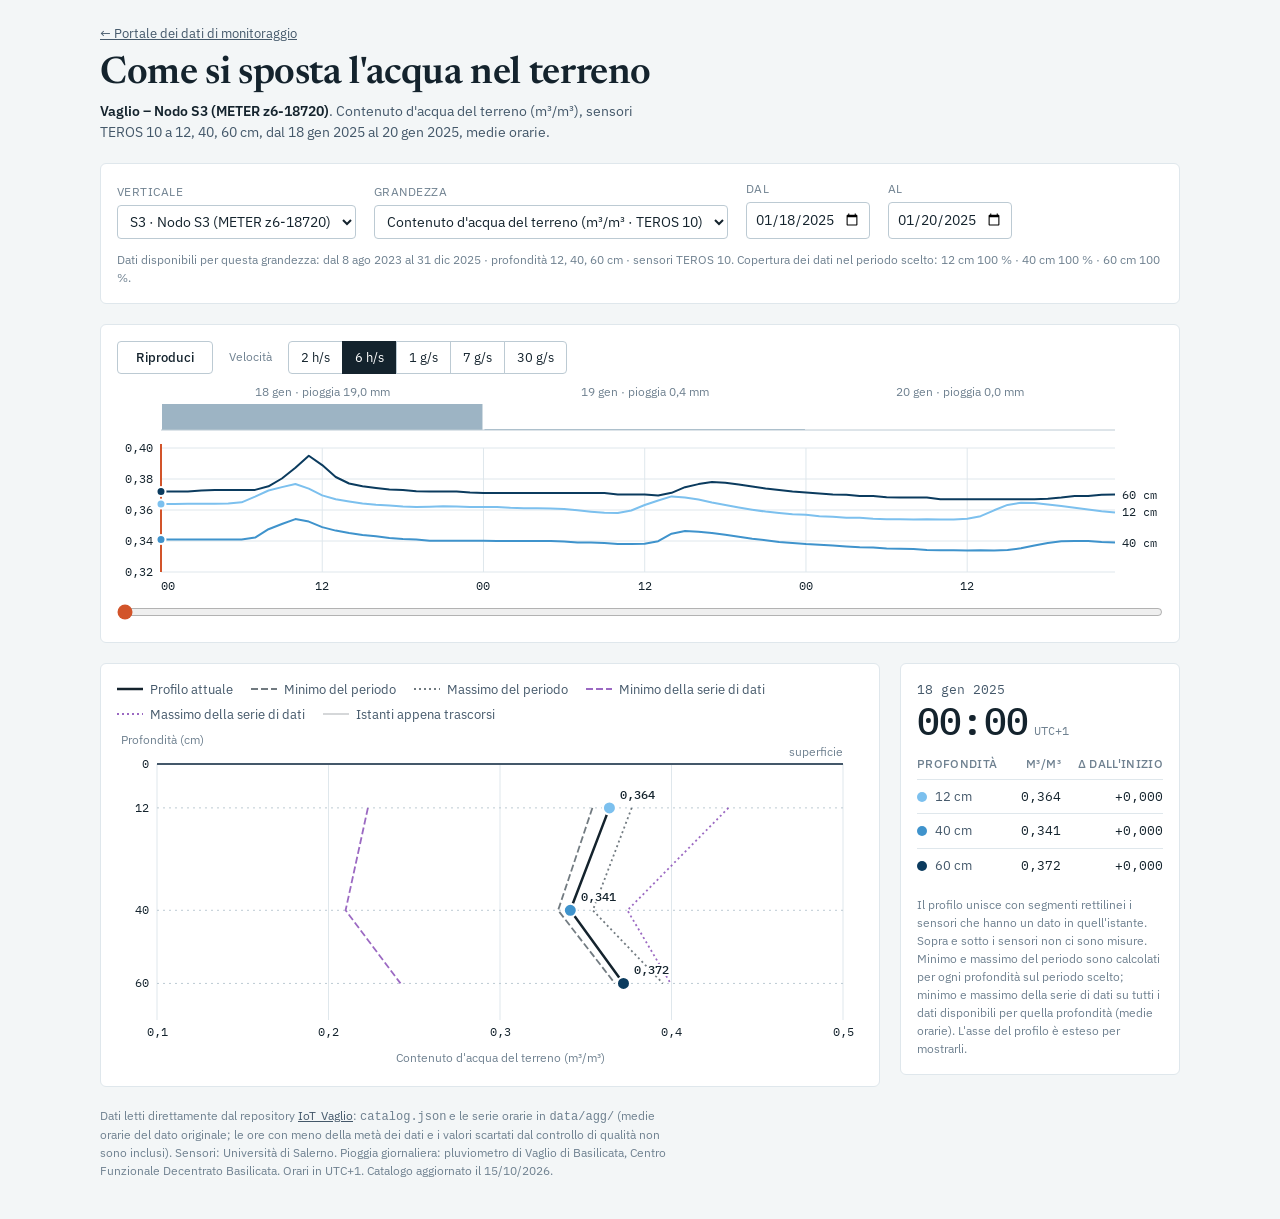
==== commit bc264243: "verticali.html: aggiunge minimo e massimo della serie di dati al profilo Due profili tratteggiati in" ====
--- a/verticali.html
+++ b/verticali.html
@@ -12,7 +12,7 @@
 /* Layout: filtri in alto (verticale, grandezza, periodo); profilo verticale accanto alla lettura numerica; sotto, le serie nel tempo con pioggia e cursore. */
 :root{
   --bg:#f3f6f7; --surface:#ffffff; --ink:#14232d; --ink2:#44586a; --muted:#6f8190;
-  --grid:#dfe7ec; --rule:#bccad3; --accent:#d2542a; --rain:#9db4c4;
+  --grid:#dfe7ec; --rule:#bccad3; --accent:#d2542a; --rain:#9db4c4; --glob:#8a4fb8;
   --d0:#7cc0ee; --d1:#3f93cc; --d2:#1f65a3; --d3:#0b3b5e;
   --font-display:"Newsreader",Georgia,"Times New Roman",serif;
   --font-body:"IBM Plex Sans",system-ui,-apple-system,"Segoe UI",sans-serif;
@@ -20,11 +20,11 @@
 }
 @media (prefers-color-scheme:dark){:root:not([data-theme="light"]){
   --bg:#0e1a21; --surface:#14232c; --ink:#e7eff4; --ink2:#a8bac6; --muted:#8195a2;
-  --grid:#22363f; --rule:#35505e; --accent:#ff8a5c; --rain:#4f6c7d;
+  --grid:#22363f; --rule:#35505e; --accent:#ff8a5c; --rain:#4f6c7d; --glob:#c9a0ee;
   --d0:#b4dcf4; --d1:#7fbbe6; --d2:#4f93cf; --d3:#3a78b5; color-scheme:dark}}
 :root[data-theme="dark"]{
   --bg:#0e1a21; --surface:#14232c; --ink:#e7eff4; --ink2:#a8bac6; --muted:#8195a2;
-  --grid:#22363f; --rule:#35505e; --accent:#ff8a5c; --rain:#4f6c7d;
+  --grid:#22363f; --rule:#35505e; --accent:#ff8a5c; --rain:#4f6c7d; --glob:#c9a0ee;
   --d0:#b4dcf4; --d1:#7fbbe6; --d2:#4f93cf; --d3:#3a78b5; color-scheme:dark}
 *{box-sizing:border-box}
 body{margin:0;background:var(--bg);color:var(--ink);font-family:var(--font-body);font-size:14px;line-height:1.5;
@@ -116,6 +116,8 @@
         <span><svg viewBox="0 0 26 10"><line x1="0" y1="5" x2="26" y2="5" stroke="var(--ink)" stroke-width="2.5"/></svg>Profilo attuale</span>
         <span><svg viewBox="0 0 26 10"><line x1="0" y1="5" x2="26" y2="5" stroke="var(--ink)" stroke-width="1.8" stroke-dasharray="7 3" opacity=".6"/></svg>Minimo del periodo</span>
         <span><svg viewBox="0 0 26 10"><line x1="0" y1="5" x2="26" y2="5" stroke="var(--ink)" stroke-width="1.8" stroke-dasharray="2 3" opacity=".6"/></svg>Massimo del periodo</span>
+        <span><svg viewBox="0 0 26 10"><line x1="0" y1="5" x2="26" y2="5" stroke="var(--glob)" stroke-width="1.8" stroke-dasharray="7 3" opacity=".85"/></svg>Minimo della serie di dati</span>
+        <span><svg viewBox="0 0 26 10"><line x1="0" y1="5" x2="26" y2="5" stroke="var(--glob)" stroke-width="1.8" stroke-dasharray="2 3" opacity=".85"/></svg>Massimo della serie di dati</span>
         <span><svg viewBox="0 0 26 10"><line x1="0" y1="5" x2="26" y2="5" stroke="var(--ink)" stroke-width="1.6" opacity=".22"/></svg>Istanti appena trascorsi</span>
       </div>
       <div id="main"><div class="state">Carico i dati…</div></div>
@@ -222,21 +224,23 @@
   var a=A[i];if(f<1e-9||i>=st.s1)return a;
   var b=A[i+1];return (isNaN(a)||isNaN(b))?NaN:a*(1-f)+b*f;
 }
-function fx(v){
-  if(st.log){var lo=Math.log(st.lo),hi=Math.log(st.hi);return (Math.log(Math.max(v,st.lo*0.5))-lo)/(hi-lo);}
-  return (v-st.lo)/(st.hi-st.lo);
+function fx(v,d){
+  if(d.log){var lo=Math.log(d.lo),hi=Math.log(d.hi);return (Math.log(Math.max(v,d.lo*0.5))-lo)/(hi-lo);}
+  return (v-d.lo)/(d.hi-d.lo);
 }
 function niceStep(raw){var e=Math.pow(10,Math.floor(Math.log10(raw))),f=raw/e;return (f<=1?1:f<=2?2:f<=2.5?2.5:f<=5?5:10)*e;}
 function decOf(step){var d=0;while(Math.abs(step*Math.pow(10,d)-Math.round(step*Math.pow(10,d)))>1e-9&&d<6)d++;return d;}
-function setDomain(vmin,vmax){
-  var key=st.vk;st.log=(key==="psi");st.ticks=[];
-  if(st.log){
+/* Dominio di un asse: {log, lo, hi, ticks, tdec}. Si usano due domini: uno sul periodo
+   scelto (andamento nel tempo) e uno più ampio che include minimo e massimo della serie (profilo). */
+function makeDomain(vmin,vmax){
+  var key=st.vk,d={log:(key==="psi"),ticks:[],tdec:0};
+  if(d.log){
     var lo=Math.pow(10,Math.floor(Math.log10(vmin))),hi=Math.pow(10,Math.ceil(Math.log10(vmax)));
-    if(hi<=lo)hi=lo*10;st.lo=lo;st.hi=hi;
+    if(hi<=lo)hi=lo*10;d.lo=lo;d.hi=hi;
     var dec=Math.round(Math.log10(hi/lo)),mult=dec<=2?[1,2,5]:[1];
     for(var k=Math.round(Math.log10(lo));k<=Math.round(Math.log10(hi));k++)
-      mult.forEach(function(m){var v=m*Math.pow(10,k);if(v>=lo*0.999&&v<=hi*1.001)st.ticks.push(v);});
-    st.tdec=0;return;
+      mult.forEach(function(m){var v=m*Math.pow(10,k);if(v>=lo*0.999&&v<=hi*1.001)d.ticks.push(v);});
+    return d;
   }
   if(vmax-vmin<1e-9){var pd=Math.abs(vmin)*0.02||0.5;vmin-=pd;vmax+=pd;}
   var pad=(vmax-vmin)*0.08,a=vmin-pad,b=vmax+pad;
@@ -244,10 +248,11 @@
   var lo2=Math.floor(a/step+1e-9)*step,hi2=Math.ceil(b/step-1e-9)*step;
   if(key==="sr")hi2=Math.min(hi2,100);
   if(key==="sr"||key==="vwc")lo2=Math.max(lo2,0);
-  st.lo=lo2;st.hi=hi2;st.tdec=decOf(step);
-  for(var v=lo2;v<=hi2+step*1e-6;v+=step)st.ticks.push(Math.round(v*1e8)/1e8);
-}
-function tickLabel(v){return st.log?String(v).replace(".",","):fmt(v,st.tdec);}
+  d.lo=lo2;d.hi=hi2;d.tdec=decOf(step);
+  for(var v=lo2;v<=hi2+step*1e-6;v+=step)d.ticks.push(Math.round(v*1e8)/1e8);
+  return d;
+}
+function tickLabel(v,d){return d.log?String(v).replace(".",","):fmt(v,d.tdec);}
 
 /* ---------- selezione ---------- */
 function showState(msg){
@@ -282,6 +287,12 @@
       for(i=0;i<a.length;i++)if(!isNaN(a[i])){if(i<fv)fv=i;break;}
       for(k=a.length-1;k>=0;k--)if(!isNaN(a[k])){if(k>lv)lv=k;break;}});
     st.fv=fv;st.lv=lv;
+    /* minimo e massimo dell'intera serie di dati (medie orarie), per ogni profondità */
+    st.gmin=[];st.gmax=[];st.gall=[1e18,-1e18];
+    st.A.forEach(function(a){var lo=NaN,hi=NaN;
+      for(var i=0;i<a.length;i++){var v=a[i];if(!isNaN(v)){if(isNaN(lo)||v<lo)lo=v;if(isNaN(hi)||v>hi)hi=v;}}
+      st.gmin.push(lo);st.gmax.push(hi);
+      if(lo<st.gall[0])st.gall[0]=lo;if(hi>st.gall[1])st.gall[1]=hi;});
     var dmin=dstr(doc.t0+fv*HOUR),dmax=dstr(doc.t0+lv*HOUR);
     var f=$("d-from"),t=$("d-to");
     f.min=t.min=dmin;f.max=t.max=dmax;f.disabled=t.disabled=false;
@@ -321,7 +332,7 @@
   sub.appendChild(document.createTextNode(". "+st.V.label+" ("+st.V.unit+")"+(st.V.sensor?", sensori "+st.V.sensor+" a "+st.depths.join(", ")+" cm":"")+
     ", dal "+dlong(doc.t0+s0*HOUR)+" al "+dlong(doc.t0+s1*HOUR)+", medie orarie."));
   $("th-unit").textContent=(st.vk==="psi"?"|ψ| kPa":st.V.unit);
-  var rn="Il profilo unisce con segmenti rettilinei i sensori che hanno un dato in quell'istante. Sopra e sotto i sensori non ci sono misure. Minimo e massimo sono calcolati per ogni profondità su tutto il periodo scelto.";
+  var rn="Il profilo unisce con segmenti rettilinei i sensori che hanno un dato in quell'istante. Sopra e sotto i sensori non ci sono misure. Minimo e massimo del periodo sono calcolati per ogni profondità sul periodo scelto; minimo e massimo della serie di dati su tutti i dati disponibili per quella profondità (medie orarie). L'asse del profilo è esteso per mostrarli.";
   if(st.vk==="psi")rn+=" Il grafico mostra la suzione |ψ|, cioè il valore assoluto del potenziale matriciale, in scala logaritmica.";
   if(st.vk==="sr")rn+=" 100 % corrisponde al terreno saturo.";
   $("rnote").textContent=rn;
@@ -333,7 +344,8 @@
     ["play","scrub"].forEach(function(i){$(i).disabled=true;});
     $("clk-day").textContent="—";$("clk-hm").textContent="--:--";return;
   }
-  setDomain(vmin,vmax);
+  st.dP=makeDomain(vmin,vmax);
+  st.dG=makeDomain(Math.min(vmin,st.gall[0]),Math.max(vmax,st.gall[1]));
   pos=0;
   var best=2,bd=1e18;SPEEDS.forEach(function(sp){var d=Math.abs(Math.log((st.L/sp.h)/15));if(d<bd){bd=d;best=sp.h;}});
   speed=best;buildSpeeds();
@@ -349,11 +361,12 @@
   var m={l:40,r:20,t:34,b:50};
   var svg=el(host,"svg",{width:W,height:H,viewBox:"0 0 "+W+" "+H,role:"img","aria-label":"Profilo del valore misurato in funzione della profondità, animato nel tempo"});
   var maxD=Math.max.apply(null,st.depths),y1=Math.ceil((maxD+5)/10)*10;
-  var X=function(v){return m.l+fx(v)*(W-m.l-m.r);};
+  var D=st.dG;   /* asse ampio: comprende anche minimo e massimo della serie di dati */
+  var X=function(v){return m.l+fx(v,D)*(W-m.l-m.r);};
   var Y=function(d){return m.t+d/y1*(H-m.t-m.b);};
-  st.ticks.forEach(function(v){var x=m.l+fx(v)*(W-m.l-m.r);
+  D.ticks.forEach(function(v){var x=X(v);
     el(svg,"line",{x1:x,x2:x,y1:Y(0),y2:Y(y1),stroke:"var(--grid)","stroke-width":1});
-    el(svg,"text",{x:x,y:Y(y1)+16,"text-anchor":"middle","class":"num"},tickLabel(v));});
+    el(svg,"text",{x:x,y:Y(y1)+16,"text-anchor":"middle","class":"num"},tickLabel(v,D));});
   [0].concat(st.depths).forEach(function(d){
     el(svg,"line",{x1:m.l,x2:W-m.r,y1:Y(d),y2:Y(d),stroke:d===0?"var(--ink2)":"var(--rule)","stroke-width":d===0?2:1,"stroke-dasharray":d===0?"":"2 4"});
     el(svg,"text",{x:m.l-8,y:Y(d)+4,"text-anchor":"end","class":"num"},String(d));});
@@ -362,9 +375,11 @@
   var xt=st.vk==="psi"?"Suzione |ψ| (kPa, scala logaritmica)":st.V.label+" ("+st.V.unit+")";
   el(svg,"text",{x:(m.l+W-m.r)/2,y:H-8,"text-anchor":"middle","class":"ttl"},xt);
   var n=st.depths.length;
-  [[st.jmin,"7 3"],[st.jmax,"2 3"]].forEach(function(e){
+  /* minimo/massimo della serie di dati (colore --glob) e del periodo (inchiostro): stessi tratteggi */
+  [[st.gmin,"7 3","var(--glob)",.85],[st.gmax,"2 3","var(--glob)",.85],
+   [st.jmin,"7 3","var(--ink)",.6],[st.jmax,"2 3","var(--ink)",.6]].forEach(function(e){
     var ep=[];st.depths.forEach(function(d,j){if(!isNaN(e[0][j]))ep.push([X(e[0][j]),Y(d)]);});
-    el(svg,"path",{d:ep.length>1?pathOf(ep):"",fill:"none",stroke:"var(--ink)","stroke-width":1.8,"stroke-dasharray":e[1],opacity:.6,"stroke-linejoin":"round"});});
+    el(svg,"path",{d:ep.length>1?pathOf(ep):"",fill:"none",stroke:e[2],"stroke-width":1.8,"stroke-dasharray":e[1],opacity:e[3],"stroke-linejoin":"round"});});
   M={svg:svg,X:X,Y:Y,W:W,H:H,m:m,trail:[],cur:null,dots:[],labs:[],msg:null};
   for(var k=0;k<6;k++)M.trail.push(el(svg,"path",{fill:"none",stroke:"var(--ink)","stroke-width":1.6,"stroke-linejoin":"round",opacity:0}));
   M.cur=el(svg,"path",{fill:"none",stroke:"var(--ink)","stroke-width":2.5,"stroke-linejoin":"round"});
@@ -424,10 +439,11 @@
   var m={l:44,r:48,t:64,b:26},pw=W-m.l-m.r,L=st.L,t0=st.doc.t0+st.s0*HOUR,n=st.depths.length;
   var svg=el(host,"svg",{width:W,height:H,viewBox:"0 0 "+W+" "+H,role:"img","aria-label":"Andamento nel tempo dei valori dei sensori e pioggia giornaliera"});
   var X=function(hh){return m.l+hh/L*pw;};
-  var Y=function(v){return H-m.b-fx(v)*(H-m.t-m.b);};
-  st.ticks.forEach(function(v){
+  var D=st.dP;   /* asse sul periodo scelto */
+  var Y=function(v){return H-m.b-fx(v,D)*(H-m.t-m.b);};
+  D.ticks.forEach(function(v){
     el(svg,"line",{x1:m.l,x2:W-m.r,y1:Y(v),y2:Y(v),stroke:"var(--grid)","stroke-width":1});
-    el(svg,"text",{x:m.l-8,y:Y(v)+4,"text-anchor":"end","class":"num"},tickLabel(v));});
+    el(svg,"text",{x:m.l-8,y:Y(v)+4,"text-anchor":"end","class":"num"},tickLabel(v,D));});
   var tk=timeTicks(t0,L,Math.max(2,Math.floor(pw/80)));
   tk.forEach(function(q){var x=X((q.ms-t0)/HOUR);
     el(svg,"line",{x1:x,x2:x,y1:m.t,y2:H-m.b,stroke:"var(--grid)","stroke-width":1});
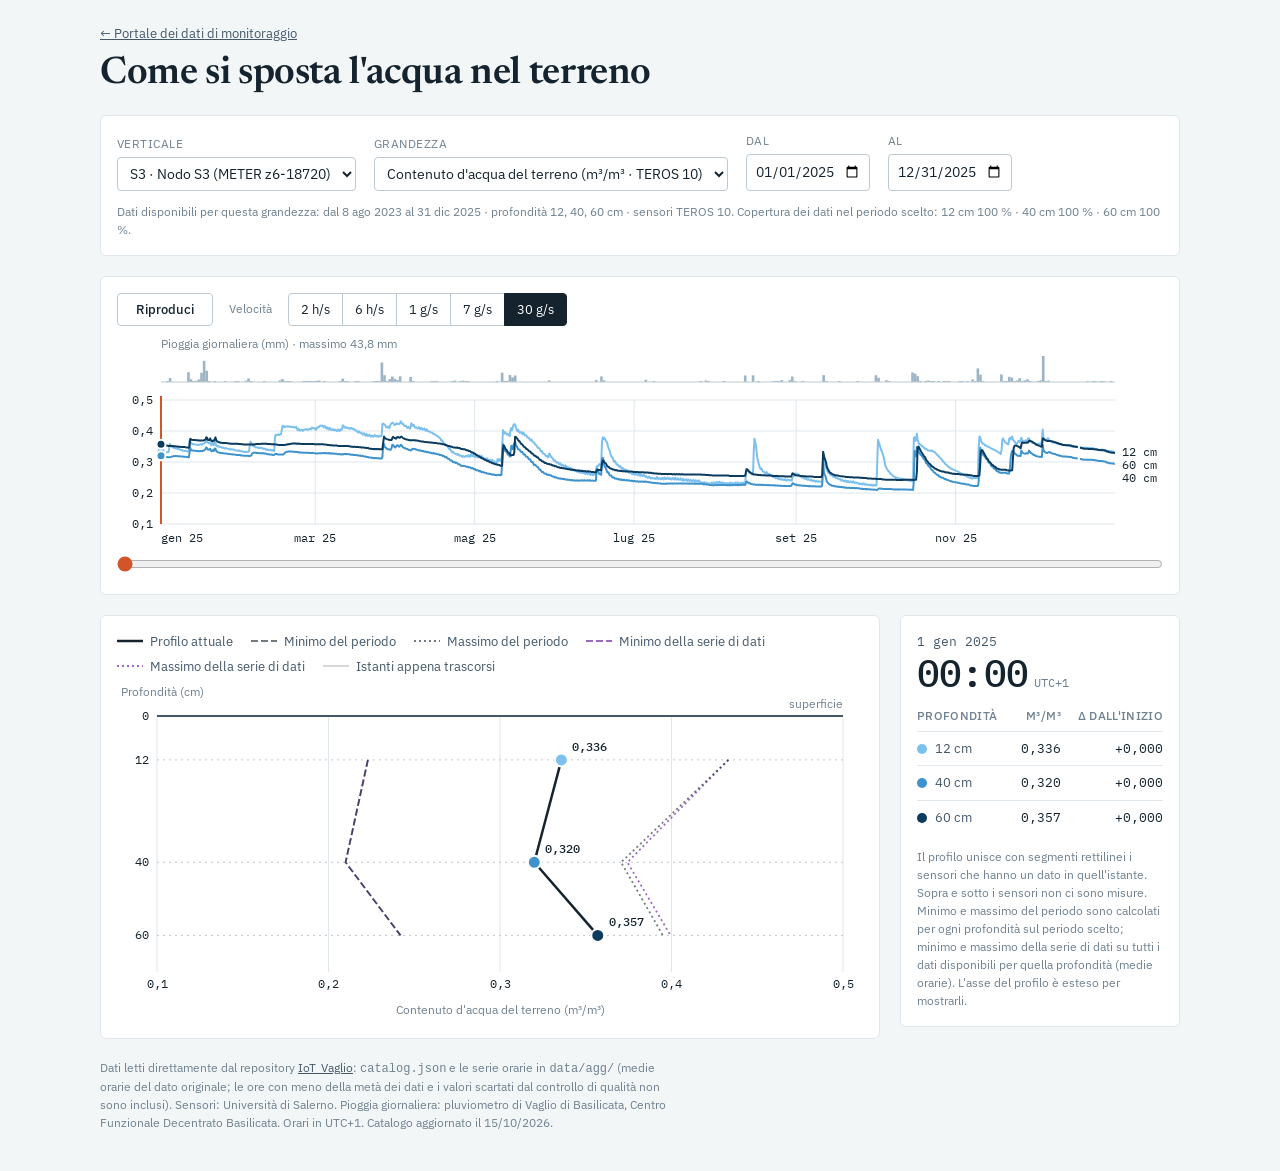
==== commit 2be0d6a6: "verticali.html: toglie la riga descrittiva e usa il 2025 come periodo predefinito Rimossa dall'intes" ====
--- a/verticali.html
+++ b/verticali.html
@@ -33,8 +33,6 @@
 .crumb{margin:0 0 10px;font-size:13px}
 .crumb a,footer a{color:var(--ink2)}
 h1{font-family:var(--font-display);font-weight:600;font-size:clamp(26px,4.2vw,38px);line-height:1.1;margin:0;letter-spacing:-.01em;text-wrap:balance}
-.sub{color:var(--ink2);margin:6px 0 0;max-width:72ch;min-height:1.5em}
-.sub b{font-weight:600;color:var(--ink)}
 .panel{background:var(--surface);border:1px solid var(--grid);border-radius:6px;padding:16px}
 .filters{display:flex;flex-wrap:wrap;gap:12px 18px;align-items:flex-end}
 .field{display:flex;flex-direction:column;gap:4px;min-width:0}
@@ -89,7 +87,6 @@
   <header>
     <p class="crumb"><a href="./">← Portale dei dati di monitoraggio</a></p>
     <h1>Come si sposta l'acqua nel terreno</h1>
-    <p class="sub" id="sub">Carico i dati…</p>
   </header>
 
   <section class="panel filters" aria-label="Scelta dei dati">
@@ -153,7 +150,7 @@
         lo:0,hi:1,log:false,ticks:[],tdec:0,base:[],empty:true};
 var pos=0,playing=false,speed=6,raf=0,lastT=0;
 var M={},S={};
-var def={from:"2025-01-18",to:"2025-01-20"};
+var def={from:"2025-01-01",to:"2025-12-31"};
 
 function $(id){return document.getElementById(id);}
 function el(p,tag,a,txt){var e=document.createElementNS(NS,tag);for(var k in a)e.setAttribute(k,a[k]);if(txt!=null)e.textContent=txt;if(p)p.appendChild(e);return e;}
@@ -327,10 +324,6 @@
       if(isNaN(lo)||v<lo)lo=v;if(isNaN(hi)||v>hi)hi=v;}}
     cov.push(c/Math.max(1,s1-s0+1));base.push(b);jmin.push(lo);jmax.push(hi);});
   st.base=base;st.jmin=jmin;st.jmax=jmax;st.empty=(st.L<1||vmax<vmin);
-  var sub=$("sub");sub.textContent="";
-  sub.appendChild(h("b",{},"Vaglio – "+st.stName));
-  sub.appendChild(document.createTextNode(". "+st.V.label+" ("+st.V.unit+")"+(st.V.sensor?", sensori "+st.V.sensor+" a "+st.depths.join(", ")+" cm":"")+
-    ", dal "+dlong(doc.t0+s0*HOUR)+" al "+dlong(doc.t0+s1*HOUR)+", medie orarie."));
   $("th-unit").textContent=(st.vk==="psi"?"|ψ| kPa":st.V.unit);
   var rn="Il profilo unisce con segmenti rettilinei i sensori che hanno un dato in quell'istante. Sopra e sotto i sensori non ci sono misure. Minimo e massimo del periodo sono calcolati per ogni profondità sul periodo scelto; minimo e massimo della serie di dati su tutti i dati disponibili per quella profondità (medie orarie). L'asse del profilo è esteso per mostrarli.";
   if(st.vk==="psi")rn+=" Il grafico mostra la suzione |ψ|, cioè il valore assoluto del potenziale matriciale, in scala logaritmica.";
@@ -563,7 +556,6 @@
 }).catch(function(e){
   if(window.console)console.error(e);
   showState("Non riesco a leggere i dati dal repository. Se apri il file dal disco, avvia un server nella cartella del repository (python -m http.server) e riprova.");
-  $("sub").textContent="";
 });
 })();
 </script>
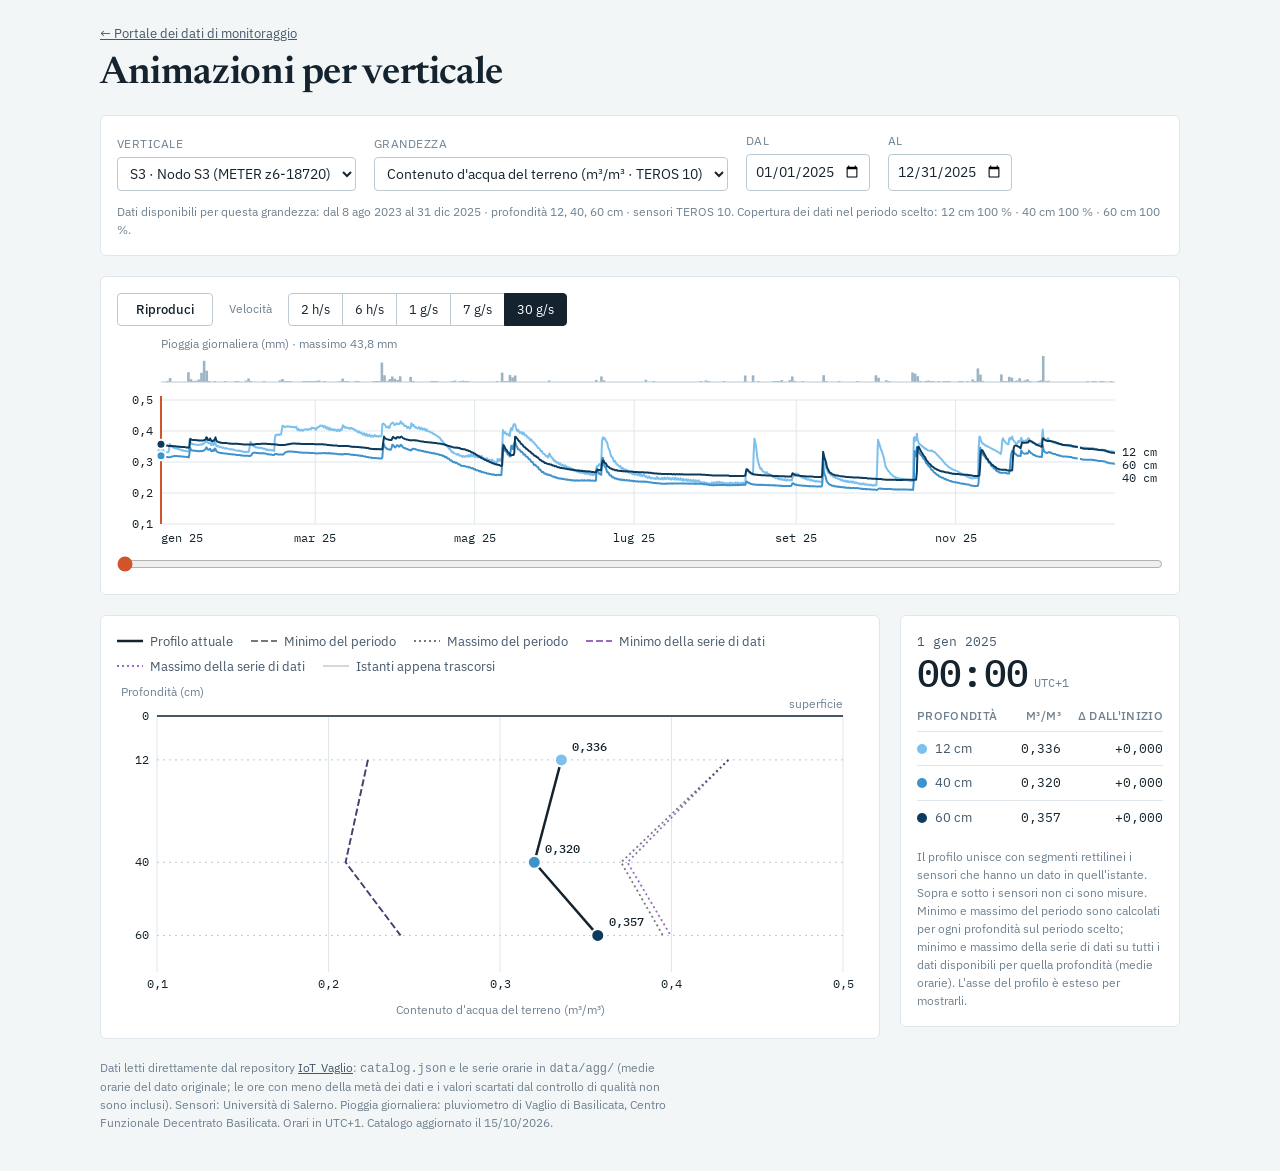
==== commit 546576a9: "verticali.html: titolo "Animazioni per verticale" Co-Authored-By: Claude Sonnet 5.5 <noreply@anthrop" ====
--- a/verticali.html
+++ b/verticali.html
@@ -86,7 +86,7 @@
 <div class="wrap">
   <header>
     <p class="crumb"><a href="./">← Portale dei dati di monitoraggio</a></p>
-    <h1>Come si sposta l'acqua nel terreno</h1>
+    <h1>Animazioni per verticale</h1>
   </header>
 
   <section class="panel filters" aria-label="Scelta dei dati">
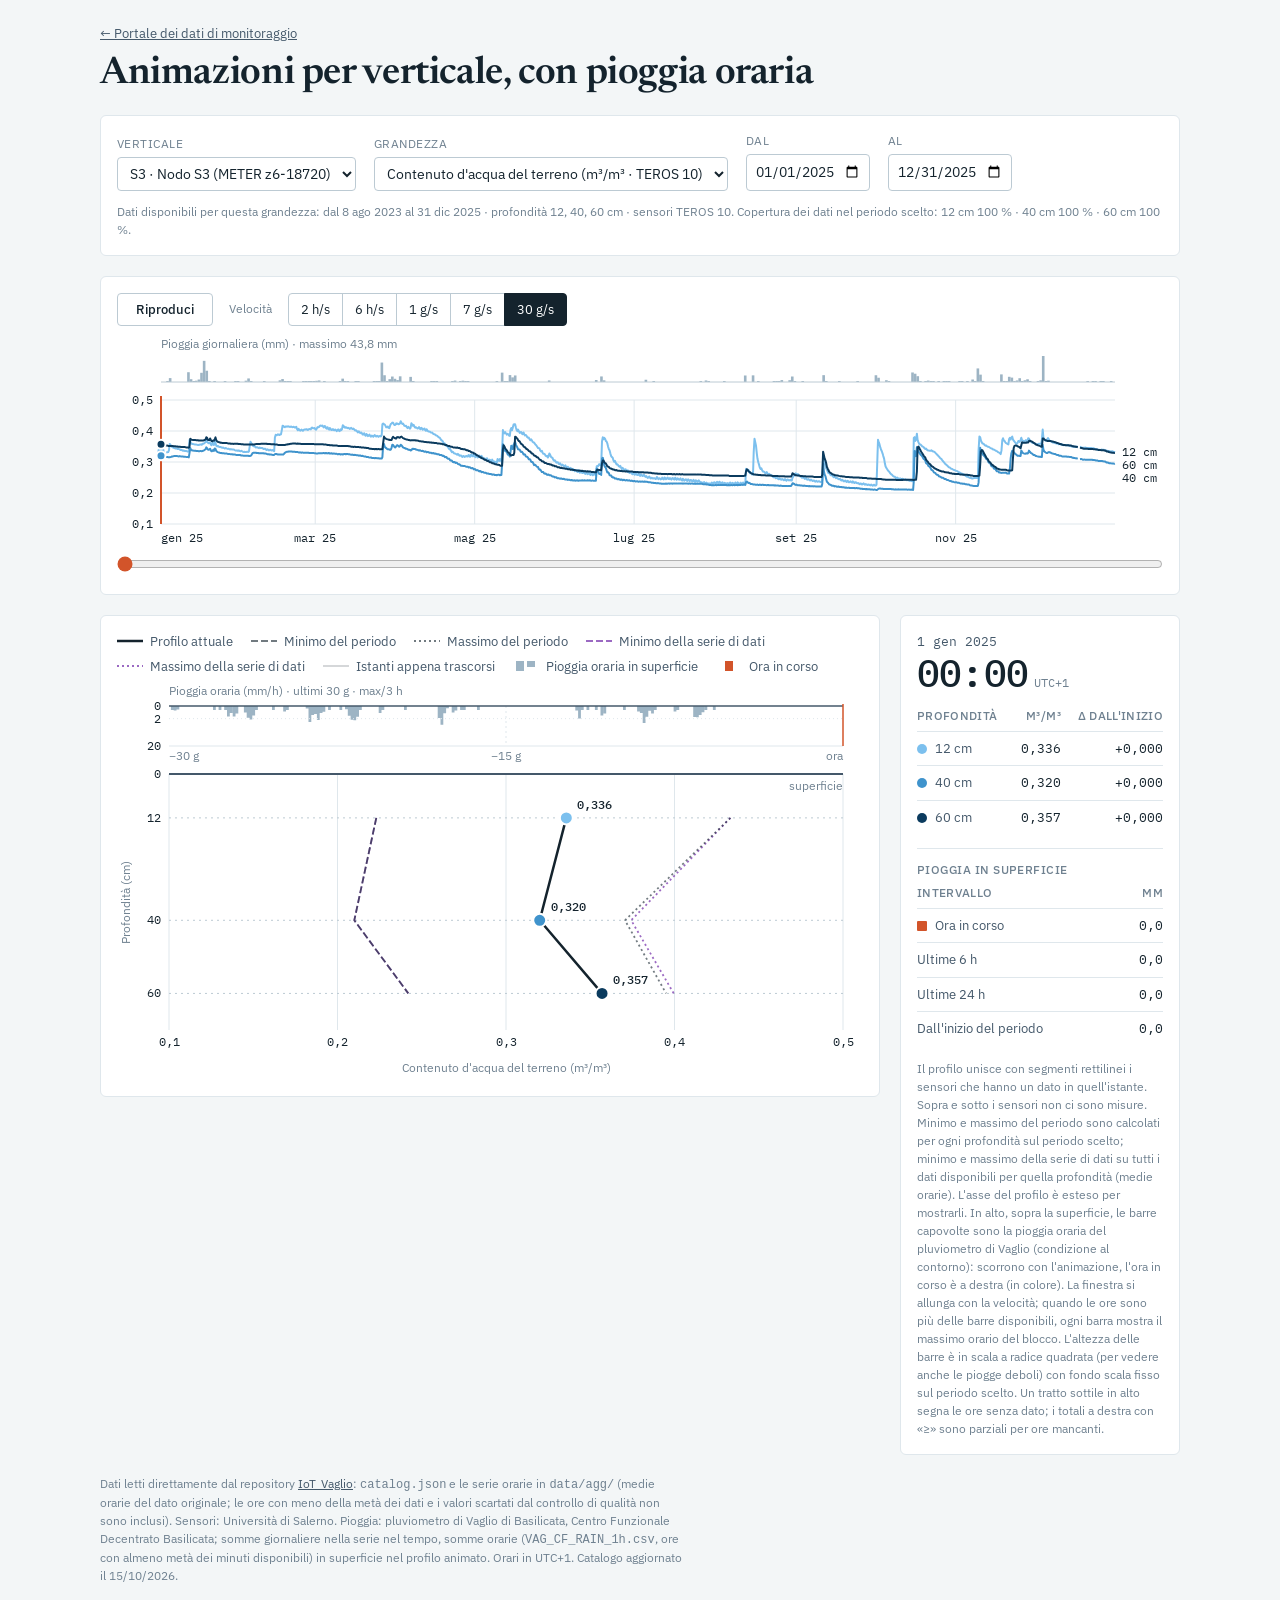
==== commit 965a5eb6: "verticali.html: sostituito con la versione con pioggia oraria in superficie (ex verticali2.html) Co-" ====
--- a/verticali.html
+++ b/verticali.html
@@ -65,6 +65,10 @@
 td:first-child{font-family:var(--font-body);color:var(--ink2)}
 .sw{display:inline-block;width:10px;height:10px;border-radius:50%;margin-right:8px;vertical-align:-1px}
 .note{color:var(--muted);font-size:12px;margin:0}
+.rainbox{border-top:1px solid var(--grid);padding-top:12px}
+.rainbox h2{margin:0 0 6px;font-family:var(--font-body);font-weight:500;font-size:11.5px;letter-spacing:.04em;text-transform:uppercase;color:var(--muted)}
+.rainbox td:first-child{font-size:13px}
+.sw.bar{border-radius:1px;width:10px;height:10px}
 .ctrl{display:flex;flex-wrap:wrap;align-items:center;gap:10px 16px;margin-bottom:10px}
 button{font:inherit;font-size:13px;color:var(--ink);background:var(--surface);border:1px solid var(--rule);border-radius:4px;padding:6px 12px;cursor:pointer}
 button:hover{border-color:var(--ink2)}
@@ -86,7 +90,7 @@
 <div class="wrap">
   <header>
     <p class="crumb"><a href="./">← Portale dei dati di monitoraggio</a></p>
-    <h1>Animazioni per verticale</h1>
+    <h1>Animazioni per verticale, con pioggia oraria</h1>
   </header>
 
   <section class="panel filters" aria-label="Scelta dei dati">
@@ -116,6 +120,8 @@
         <span><svg viewBox="0 0 26 10"><line x1="0" y1="5" x2="26" y2="5" stroke="var(--glob)" stroke-width="1.8" stroke-dasharray="7 3" opacity=".85"/></svg>Minimo della serie di dati</span>
         <span><svg viewBox="0 0 26 10"><line x1="0" y1="5" x2="26" y2="5" stroke="var(--glob)" stroke-width="1.8" stroke-dasharray="2 3" opacity=".85"/></svg>Massimo della serie di dati</span>
         <span><svg viewBox="0 0 26 10"><line x1="0" y1="5" x2="26" y2="5" stroke="var(--ink)" stroke-width="1.6" opacity=".22"/></svg>Istanti appena trascorsi</span>
+        <span><svg viewBox="0 0 26 10"><rect x="3" y="0" width="8" height="10" fill="var(--rain)"/><rect x="14" y="0" width="8" height="6" fill="var(--rain)"/></svg>Pioggia oraria in superficie</span>
+        <span><svg viewBox="0 0 26 10"><rect x="9" y="0" width="8" height="10" fill="var(--accent)"/></svg>Ora in corso</span>
       </div>
       <div id="main"><div class="state">Carico i dati…</div></div>
     </div>
@@ -126,12 +132,19 @@
         <thead><tr><th>Profondità</th><th id="th-unit">valore</th><th>Δ dall'inizio</th></tr></thead>
         <tbody id="rows"></tbody>
       </table>
+      <div class="rainbox">
+        <h2>Pioggia in superficie</h2>
+        <table>
+          <thead><tr><th>Intervallo</th><th>mm</th></tr></thead>
+          <tbody id="rrows"></tbody>
+        </table>
+      </div>
       <p class="note" id="rnote"></p>
     </aside>
   </section>
 
   <footer id="foot">
-    Dati letti direttamente dal repository <a href="https://github.com/michelecalvello/IoT_Vaglio">IoT_Vaglio</a>: <code>catalog.json</code> e le serie orarie in <code>data/agg/</code> (medie orarie del dato originale; le ore con meno della metà dei dati e i valori scartati dal controllo di qualità non sono inclusi). Sensori: Università di Salerno. Pioggia giornaliera: pluviometro di Vaglio di Basilicata, Centro Funzionale Decentrato Basilicata. Orari in UTC+1.
+    Dati letti direttamente dal repository <a href="https://github.com/michelecalvello/IoT_Vaglio">IoT_Vaglio</a>: <code>catalog.json</code> e le serie orarie in <code>data/agg/</code> (medie orarie del dato originale; le ore con meno della metà dei dati e i valori scartati dal controllo di qualità non sono inclusi). Sensori: Università di Salerno. Pioggia: pluviometro di Vaglio di Basilicata, Centro Funzionale Decentrato Basilicata; somme giornaliere nella serie nel tempo, somme orarie (<code>VAG_CF_RAIN_1h.csv</code>, ore con almeno metà dei minuti disponibili) in superficie nel profilo animato. Orari in UTC+1.
   </footer>
 </div>
 
@@ -144,8 +157,13 @@
 var SHADE={1:[2],2:[0,3],3:[0,1,3],4:[0,1,2,3]};
 var VARDEC={vwc:3,psi:1,t_soil:1,sr:1};   /* grandezze mostrate e decimali */
 var RAIN_FILE="data/agg/VAG_CF_RAIN_1d.csv";
-
-var CAT=null,RAIN=null,DOCS={};
+var RAINH_FILE="data/agg/VAG_CF_RAIN_1h.csv";   /* pioggia oraria: condizione al contorno in superficie */
+var RWIN=[24,48,96,168,336,720];                 /* finestre (ore) della fascia di pioggia */
+var RBLK=[1,2,3,4,6,8,12,24];                    /* ore raggruppate per barra, quando la finestra è lunga */
+var RSCALE=[1,2,5,10,20,50,100];                 /* fondo scala della fascia (mm/h) */
+var RBAND=40;                                    /* altezza della fascia (px) */
+
+var CAT=null,RAIN=null,RH=null,DOCS={};
 var st={key:"VAG_S3",vk:"vwc",vars:{},stName:"",doc:null,V:null,A:[],depths:[],fv:0,lv:0,s0:0,s1:0,L:0,
         lo:0,hi:1,log:false,ticks:[],tdec:0,base:[],empty:true};
 var pos=0,playing=false,speed=6,raf=0,lastT=0;
@@ -214,6 +232,43 @@
     rows.forEach(function(r){v[Math.round((r[0]-t0)/DAY)]=r[1];});
     RAIN={t0:t0,scale:1,v:v};});
 }
+
+/* Pioggia oraria sulla stessa griglia oraria dei sensori. Le ore con meno di metà dei minuti sono n.d. (NaN). */
+function loadRainH(){
+  return getText(RAINH_FILE).then(function(t){
+    var rows=parseCSV(t,0.5),t0=rows[0][0],t1=rows[rows.length-1][0],n=Math.round((t1-t0)/HOUR)+1,v=new Float64Array(n),i;
+    for(i=0;i<n;i++)v[i]=NaN;
+    rows.forEach(function(r){v[Math.round((r[0]-t0)/HOUR)]=r[1];});
+    RH={t0:t0,n:n,v:v};
+  }).catch(function(e){if(window.console)console.error(e);RH=null;});
+}
+/* Indice orario i relativo a doc.t0 → pioggia (mm in quell'ora), NaN se manca */
+function rainH(i){
+  if(!RH)return NaN;
+  var k=st.roff+i;return (k>=0&&k<RH.n)?RH.v[k]:NaN;
+}
+/* Somme cumulate (e conteggio ore mancanti) sull'intera linea del tempo del documento, per totali istantanei */
+function prepRain(doc){
+  if(doc.RP||!RH)return;
+  var n=doc.n,P=new Float64Array(n+1),Mi=new Int32Array(n+1),i,r,off=Math.round((doc.t0-RH.t0)/HOUR);
+  for(i=0;i<n;i++){var k=off+i;r=(k>=0&&k<RH.n)?RH.v[k]:NaN;
+    P[i+1]=P[i]+(isNaN(r)?0:r);Mi[i+1]=Mi[i]+(isNaN(r)?1:0);}
+  doc.RP=P;doc.RM=Mi;
+}
+/* Totale sulle ore [a,b] incluse: {s,miss,n} */
+function rsum(a,b){
+  var d=st.doc;if(!d.RP)return null;
+  a=Math.max(0,a);b=Math.min(d.n-1,b);if(b<a)return null;
+  return {s:d.RP[b+1]-d.RP[a],miss:d.RM[b+1]-d.RM[a],n:b-a+1};
+}
+function fmtR(o,dec){
+  if(!o||o.miss>=o.n)return "n.d.";
+  return (o.miss?"≥ ":"")+fmt(o.s,dec);
+}
+function rainWin(){var want=speed*3,i;for(i=0;i<RWIN.length;i++)if(RWIN[i]>=want)return RWIN[i];return RWIN[RWIN.length-1];}
+function fmtSpan(hrs){if(hrs<48)return hrs+" h";var d=hrs/24;return fmt(d,d%1?1:0)+" g";}
+function lastSpan(hrs){return (hrs<48?"ultime ":"ultimi ")+fmtSpan(hrs);}
+function rrect(x,y,w,hh){return "M"+x.toFixed(1)+" "+y.toFixed(1)+"h"+w.toFixed(1)+"v"+hh.toFixed(1)+"h-"+w.toFixed(1)+"Z";}
 
 /* ---------- valori ---------- */
 function val(j,p){
@@ -279,6 +334,7 @@
   return loadVar(key,vk).then(function(doc){
     if(key!==st.key||vk!==st.vk)return;
     st.doc=doc;st.V=st.vars[vk];st.depths=doc.depths;st.A=doc.A;
+    st.roff=RH?Math.round((doc.t0-RH.t0)/HOUR):0;prepRain(doc);
     var fv=1e9,lv=-1;
     st.A.forEach(function(a){var i,k;
       for(i=0;i<a.length;i++)if(!isNaN(a[i])){if(i<fv)fv=i;break;}
@@ -324,10 +380,16 @@
       if(isNaN(lo)||v<lo)lo=v;if(isNaN(hi)||v>hi)hi=v;}}
     cov.push(c/Math.max(1,s1-s0+1));base.push(b);jmin.push(lo);jmax.push(hi);});
   st.base=base;st.jmin=jmin;st.jmax=jmax;st.empty=(st.L<1||vmax<vmin);
+  /* fondo scala della fascia di pioggia: fisso sul periodo scelto, così le intensità restano confrontabili */
+  var rmx=0,rn_=0,ri_;
+  for(ri_=s0;ri_<=s1;ri_++){var rr=rainH(ri_);if(!isNaN(rr)){rn_++;if(rr>rmx)rmx=rr;}}
+  st.rainAny=rn_>0;st.rmax=rmx;st.rscale=RSCALE[RSCALE.length-1];
+  for(ri_=0;ri_<RSCALE.length;ri_++)if(RSCALE[ri_]>=rmx){st.rscale=RSCALE[ri_];break;}
   $("th-unit").textContent=(st.vk==="psi"?"|ψ| kPa":st.V.unit);
   var rn="Il profilo unisce con segmenti rettilinei i sensori che hanno un dato in quell'istante. Sopra e sotto i sensori non ci sono misure. Minimo e massimo del periodo sono calcolati per ogni profondità sul periodo scelto; minimo e massimo della serie di dati su tutti i dati disponibili per quella profondità (medie orarie). L'asse del profilo è esteso per mostrarli.";
   if(st.vk==="psi")rn+=" Il grafico mostra la suzione |ψ|, cioè il valore assoluto del potenziale matriciale, in scala logaritmica.";
   if(st.vk==="sr")rn+=" 100 % corrisponde al terreno saturo.";
+  rn+=" In alto, sopra la superficie, le barre capovolte sono la pioggia oraria del pluviometro di Vaglio (condizione al contorno): scorrono con l'animazione, l'ora in corso è a destra (in colore). La finestra si allunga con la velocità; quando le ore sono più delle barre disponibili, ogni barra mostra il massimo orario del blocco. L'altezza delle barre è in scala a radice quadrata (per vedere anche le piogge deboli) con fondo scala fisso sul periodo scelto. Un tratto sottile in alto segna le ore senza dato; i totali a destra con «≥» sono parziali per ore mancanti.";
   $("rnote").textContent=rn;
   $("avail").textContent=st.avail+" Copertura dei dati nel periodo scelto: "+
     st.depths.map(function(d,j){return d+" cm "+Math.round(cov[j]*100)+" %";}).join(" · ")+".";
@@ -350,8 +412,10 @@
 /* ---------- grafico del profilo ---------- */
 function buildMain(){
   var host=$("main");host.textContent="";
-  var W=Math.max(260,host.clientWidth||520),H=Math.round(Math.min(340,Math.max(290,W*0.5)));
-  var m={l:40,r:20,t:34,b:50};
+  var W=Math.max(260,host.clientWidth||520);
+  var m={l:52,r:20,t:34+RBAND+18,b:50};          /* in alto: titolo, fascia di pioggia, righe delle etichette */
+  var H=Math.round(Math.min(340,Math.max(290,W*0.5)))+(m.t-34);
+  var bt=24,bb=bt+RBAND;
   var svg=el(host,"svg",{width:W,height:H,viewBox:"0 0 "+W+" "+H,role:"img","aria-label":"Profilo del valore misurato in funzione della profondità, animato nel tempo"});
   var maxD=Math.max.apply(null,st.depths),y1=Math.ceil((maxD+5)/10)*10;
   var D=st.dG;   /* asse ampio: comprende anche minimo e massimo della serie di dati */
@@ -363,8 +427,35 @@
   [0].concat(st.depths).forEach(function(d){
     el(svg,"line",{x1:m.l,x2:W-m.r,y1:Y(d),y2:Y(d),stroke:d===0?"var(--ink2)":"var(--rule)","stroke-width":d===0?2:1,"stroke-dasharray":d===0?"":"2 4"});
     el(svg,"text",{x:m.l-8,y:Y(d)+4,"text-anchor":"end","class":"num"},String(d));});
-  el(svg,"text",{x:W-m.r,y:Y(0)-8,"text-anchor":"end","class":"ttl"},"superficie");
-  el(svg,"text",{x:4,y:14,"class":"ttl"},"Profondità (cm)");
+  if(W>=520)el(svg,"text",{x:W-m.r,y:Y(0)+16,"text-anchor":"end","class":"ttl"},"superficie");
+  var tyc=(Y(0)+Y(y1))/2;
+  el(svg,"text",{x:13,y:tyc,"text-anchor":"middle","class":"ttl",transform:"rotate(-90 13 "+tyc+")"},"Profondità (cm)");
+  /* fascia della pioggia oraria: idrogramma capovolto, le barre «cadono» verso la superficie del terreno */
+  var rsc=st.rscale,bw=W-m.l-m.r;
+  el(svg,"line",{x1:m.l,x2:W-m.r,y1:bb,y2:bb,stroke:"var(--grid)","stroke-width":1});
+  el(svg,"line",{x1:(m.l+W-m.r)/2,x2:(m.l+W-m.r)/2,y1:bt,y2:bb,stroke:"var(--grid)","stroke-width":1,"stroke-dasharray":"2 3"});
+  var rmiss=el(svg,"path",{fill:"var(--rule)",opacity:.9});
+  var rpast=el(svg,"path",{fill:"var(--rain)"});
+  var rcur=el(svg,"path",{fill:"var(--accent)"});
+  el(svg,"line",{x1:m.l,x2:W-m.r,y1:bt,y2:bt,stroke:"var(--ink2)","stroke-width":1.5});
+  el(svg,"line",{x1:W-m.r,x2:W-m.r,y1:bt-2,y2:bb,stroke:"var(--accent)","stroke-width":1.5});
+  el(svg,"text",{x:m.l-8,y:bt+4,"text-anchor":"end","class":"num"},"0");
+  el(svg,"text",{x:m.l-8,y:bb+4,"text-anchor":"end","class":"num"},String(rsc));
+  /* tacche intermedie (scala a radice quadrata), solo se restano ben separate */
+  var lastPx=0;
+  [1,2,5,10,20,50].forEach(function(tv){
+    if(tv>=rsc)return;
+    var px=Math.sqrt(tv/rsc)*RBAND;
+    if(px-lastPx<12||RBAND-px<12)return;
+    lastPx=px;
+    el(svg,"line",{x1:m.l,x2:W-m.r,y1:bt+px,y2:bt+px,stroke:"var(--grid)","stroke-width":1,"stroke-dasharray":"1 3"});
+    el(svg,"text",{x:m.l-8,y:bt+px+4,"text-anchor":"end","class":"num"},String(tv));});
+  var rtitle=el(svg,"text",{x:m.l,y:13,"class":"ttl"},"");
+  var rnow=el(svg,"text",{x:W-m.r,y:13,"text-anchor":"end","class":"num"},"");
+  var tl0=el(svg,"text",{x:m.l,y:bb+14,"text-anchor":"start","class":"ttl"},"");
+  var tl1=el(svg,"text",{x:(m.l+W-m.r)/2,y:bb+14,"text-anchor":"middle","class":"ttl"},"");
+  el(svg,"text",{x:W-m.r,y:bb+14,"text-anchor":"end","class":"ttl"},"ora");
+  var rmsg=el(svg,"text",{x:(m.l+W-m.r)/2,y:bt+RBAND/2+4,"text-anchor":"middle","class":"msg"},st.rainAny?"":"Pioggia oraria non disponibile nel periodo scelto");
   var xt=st.vk==="psi"?"Suzione |ψ| (kPa, scala logaritmica)":st.V.label+" ("+st.V.unit+")";
   el(svg,"text",{x:(m.l+W-m.r)/2,y:H-8,"text-anchor":"middle","class":"ttl"},xt);
   var n=st.depths.length;
@@ -373,7 +464,8 @@
    [st.jmin,"7 3","var(--ink)",.6],[st.jmax,"2 3","var(--ink)",.6]].forEach(function(e){
     var ep=[];st.depths.forEach(function(d,j){if(!isNaN(e[0][j]))ep.push([X(e[0][j]),Y(d)]);});
     el(svg,"path",{d:ep.length>1?pathOf(ep):"",fill:"none",stroke:e[2],"stroke-width":1.8,"stroke-dasharray":e[1],opacity:e[3],"stroke-linejoin":"round"});});
-  M={svg:svg,X:X,Y:Y,W:W,H:H,m:m,trail:[],cur:null,dots:[],labs:[],msg:null};
+  M={svg:svg,X:X,Y:Y,W:W,H:H,m:m,trail:[],cur:null,dots:[],labs:[],msg:null,
+     band:{top:bt,bot:bb,h:RBAND},rmiss:rmiss,rpast:rpast,rcur:rcur,rtitle:rtitle,rnow:rnow,tl0:tl0,tl1:tl1,lastWin:0,lastK:0};
   for(var k=0;k<6;k++)M.trail.push(el(svg,"path",{fill:"none",stroke:"var(--ink)","stroke-width":1.6,"stroke-linejoin":"round",opacity:0}));
   M.cur=el(svg,"path",{fill:"none",stroke:"var(--ink)","stroke-width":2.5,"stroke-linejoin":"round"});
   st.depths.forEach(function(d,j){
@@ -408,6 +500,38 @@
     M.labs[j].setAttribute("text-anchor",right?"start":"end");
     M.labs[j].textContent=fmt(v,st.V.dec);});
   M.msg.textContent=any?"":"Nessun dato valido in questo istante";
+}
+
+/* Fascia di pioggia: finestra che termina all'ora in corso (a destra), scorre in continuo con l'animazione.
+   Ogni ora è un campione centrato sulla sua etichetta, come i valori dei sensori; l'ora in corso è quella
+   mostrata dall'orologio. Nessuna barra oltre l'ora in corso: il futuro non si vede. */
+function updRain(){
+  if(!M.svg||!M.band)return;
+  var win=rainWin(),pw=M.W-M.m.l-M.m.r,k=1,q;
+  for(q=0;q<RBLK.length;q++){k=RBLK[q];if(win/k<=pw/2)break;}
+  if(M.lastWin!==win||M.lastK!==k){
+    M.lastWin=win;M.lastK=k;
+    M.rtitle.textContent=M.W>=760
+      ?"Pioggia oraria in superficie (mm/h, scala √) · "+lastSpan(win)+(k>1?" · massimo orario ogni "+k+" h":"")
+      :"Pioggia oraria (mm/h) · "+lastSpan(win)+(k>1?" · max/"+k+" h":"");
+    M.tl0.textContent="−"+fmtSpan(win);M.tl1.textContent="−"+fmtSpan(win/2);}
+  var g=st.s0+pos,cur=st.s0+Math.round(pos),curB=Math.floor(cur/k);
+  var xR=M.W-M.m.r,xL=M.m.l,pxH=pw/win,bt=M.band.top,bh=M.band.h,rs=st.rscale;
+  var pPast="",pCur="",pMiss="";
+  var b0=Math.floor((g+0.5-win+0.5)/k),b1=curB,b,i,v,r,x1,x2,w,hh,gp;
+  for(b=b0;b<=b1;b++){
+    x1=xR-(g+0.5-(b*k-0.5))*pxH;x2=xR-(g+0.5-(b*k+k-0.5))*pxH;
+    if(x1<xL)x1=xL;if(x2>xR)x2=xR;if(x2<=x1)continue;
+    v=NaN;
+    for(i=b*k;i<b*k+k&&i<=cur;i++){r=rainH(i);if(!isNaN(r))v=isNaN(v)?r:Math.max(v,r);}
+    w=x2-x1;gp=w>3?0.6:0;
+    if(isNaN(v)){pMiss+=rrect(x1+gp,bt,w-2*gp,3);continue;}
+    if(v<=0)continue;
+    hh=Math.max(1.2,Math.min(bh,Math.sqrt(v/rs)*bh));   /* scala a radice quadrata: rende visibili anche le piogge deboli */
+    if(b===curB)pCur+=rrect(x1+gp,bt,w-2*gp,hh);else pPast+=rrect(x1+gp,bt,w-2*gp,hh);
+  }
+  M.rpast.setAttribute("d",pPast);M.rcur.setAttribute("d",pCur);M.rmiss.setAttribute("d",pMiss);
+  if(M.W>=760){var vn=rainH(cur);M.rnow.textContent="ora in corso: "+(isNaN(vn)?"n.d.":fmt(vn,1)+" mm/h");}
 }
 
 /* ---------- serie nel tempo, con pioggia ---------- */
@@ -499,6 +623,11 @@
 
 /* ---------- lettura numerica ---------- */
 function buildRows(){
+  var rb=$("rrows");rb.textContent="";
+  [["rn","Ora in corso"],["r6","Ultime 6 h"],["r24","Ultime 24 h"],["rc","Dall'inizio del periodo"]].forEach(function(p){
+    var tr=h("tr",{}),a=h("td",{}),b=h("td",{id:p[0]});
+    if(p[0]==="rn"){var sw=h("span",{"class":"sw bar"});sw.style.background="var(--accent)";a.appendChild(sw);}
+    a.appendChild(document.createTextNode(p[1]));tr.appendChild(a);tr.appendChild(b);rb.appendChild(tr);});
   var tb=$("rows");tb.textContent="";var n=st.depths.length;
   st.depths.forEach(function(d,j){
     var tr=h("tr",{}),a=h("td",{}),b=h("td",{id:"v"+j}),c=h("td",{id:"c"+j});
@@ -512,16 +641,21 @@
   st.depths.forEach(function(dep,j){var v=val(j,pos);
     $("v"+j).textContent=isNaN(v)?"n.d.":fmt(v,st.V.dec);
     $("c"+j).textContent=(isNaN(v)||isNaN(st.base[j]))?"n.d.":fmtD(v-st.base[j],st.V.dec);});
+  var cur=st.s0+Math.round(pos),rv=rainH(cur);
+  $("rn").textContent=isNaN(rv)?"n.d.":fmt(rv,1);
+  $("r6").textContent=fmtR(rsum(cur-5,cur),1);
+  $("r24").textContent=fmtR(rsum(cur-23,cur),1);
+  $("rc").textContent=fmtR(rsum(st.s0,cur),1);
   $("scrub").value=Math.round(pos);
 }
-function render(){if(st.empty)return;updMain();updStrip();updRead();}
+function render(){if(st.empty)return;updMain();updRain();updStrip();updRead();}
 function build(){if(st.empty)return;buildMain();buildStrip();render();}
 
 /* ---------- animazione ---------- */
 function buildSpeeds(){
   var box=$("speeds");box.textContent="";
   SPEEDS.forEach(function(sp){var b=h("button",{type:"button"},sp.l);if(sp.h===speed)b.className="on";
-    b.addEventListener("click",function(){speed=sp.h;buildSpeeds();});box.appendChild(b);});
+    b.addEventListener("click",function(){speed=sp.h;buildSpeeds();render();});box.appendChild(b);});
 }
 function setPlaying(on){
   playing=on&&!st.empty;
@@ -550,7 +684,7 @@
   CAT=c;
   var g=String(c.generated||"").slice(0,10).split("-").reverse().join("/");
   if(g)$("foot").appendChild(document.createTextNode(" Catalogo aggiornato il "+g+"."));
-  return loadRain();
+  return Promise.all([loadRain(),loadRainH()]);
 }).then(function(){
   fillStations();return chooseStation(st.key);
 }).catch(function(e){
